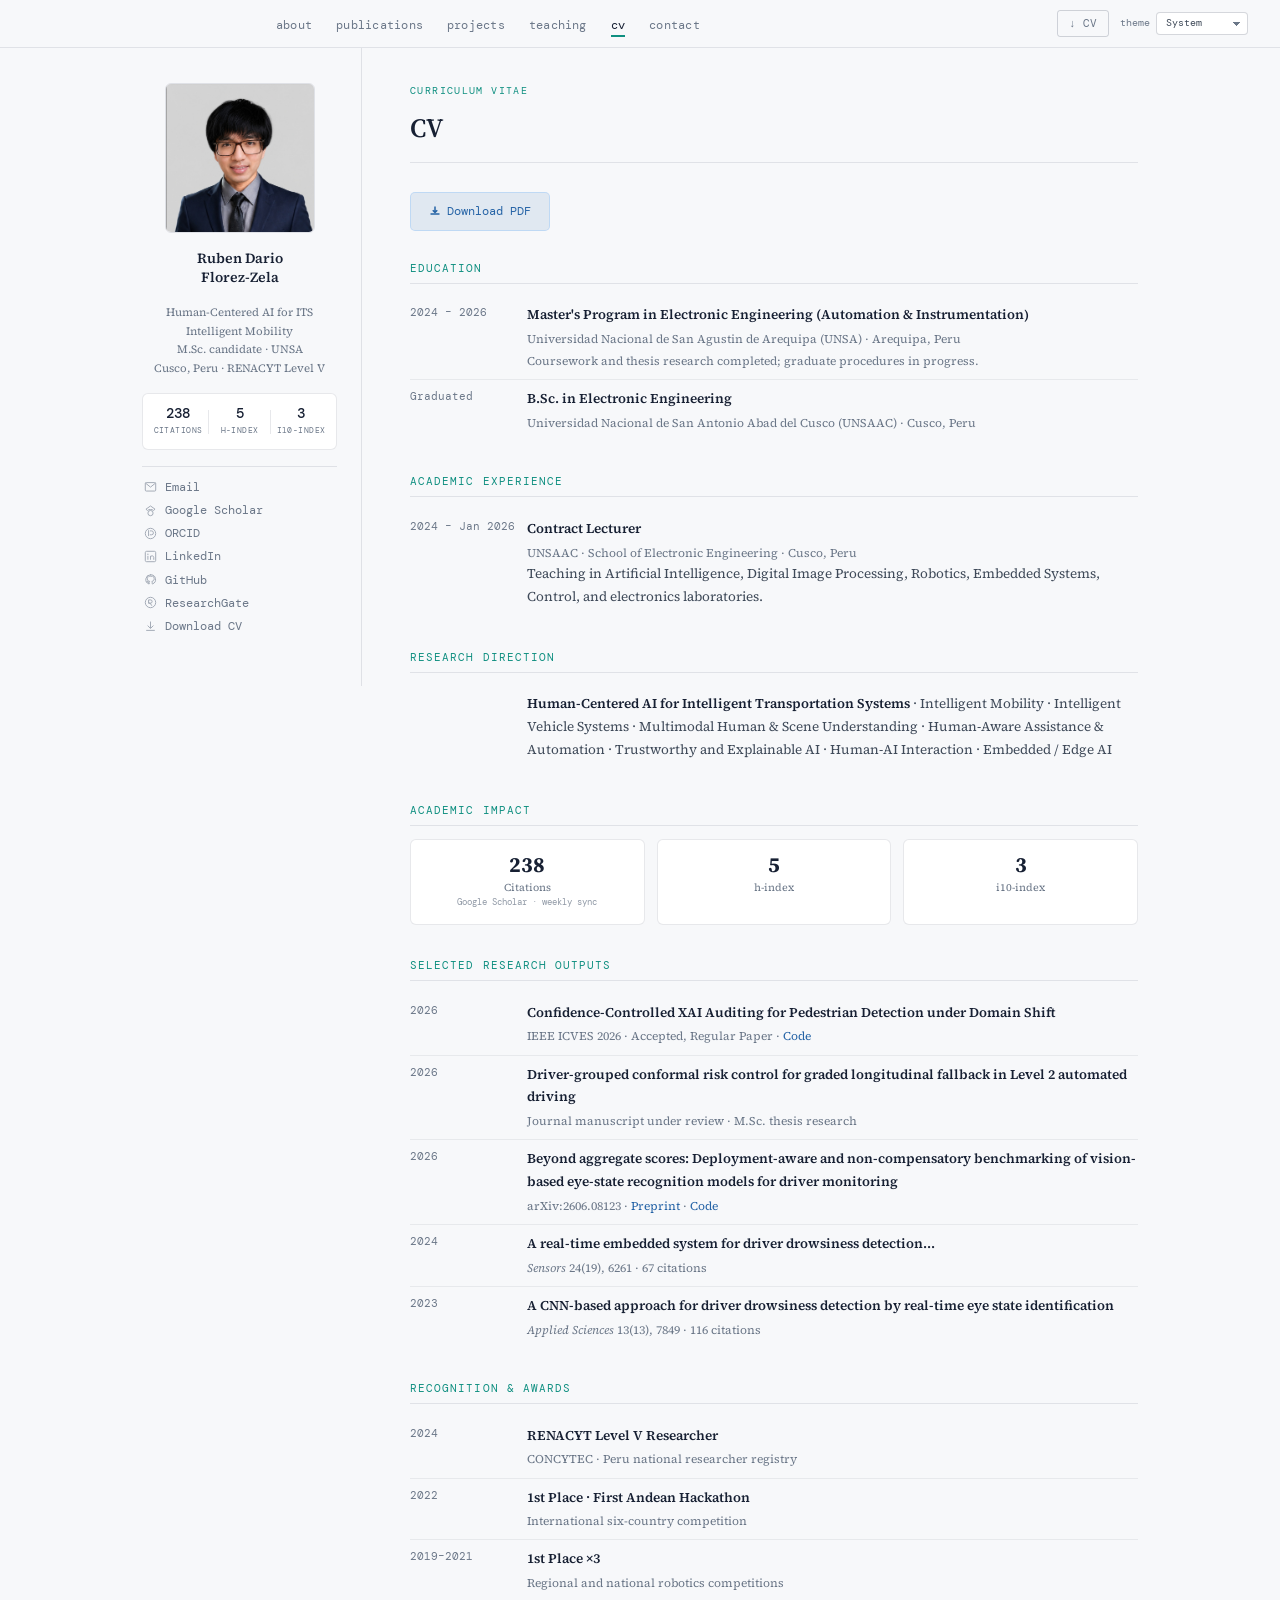
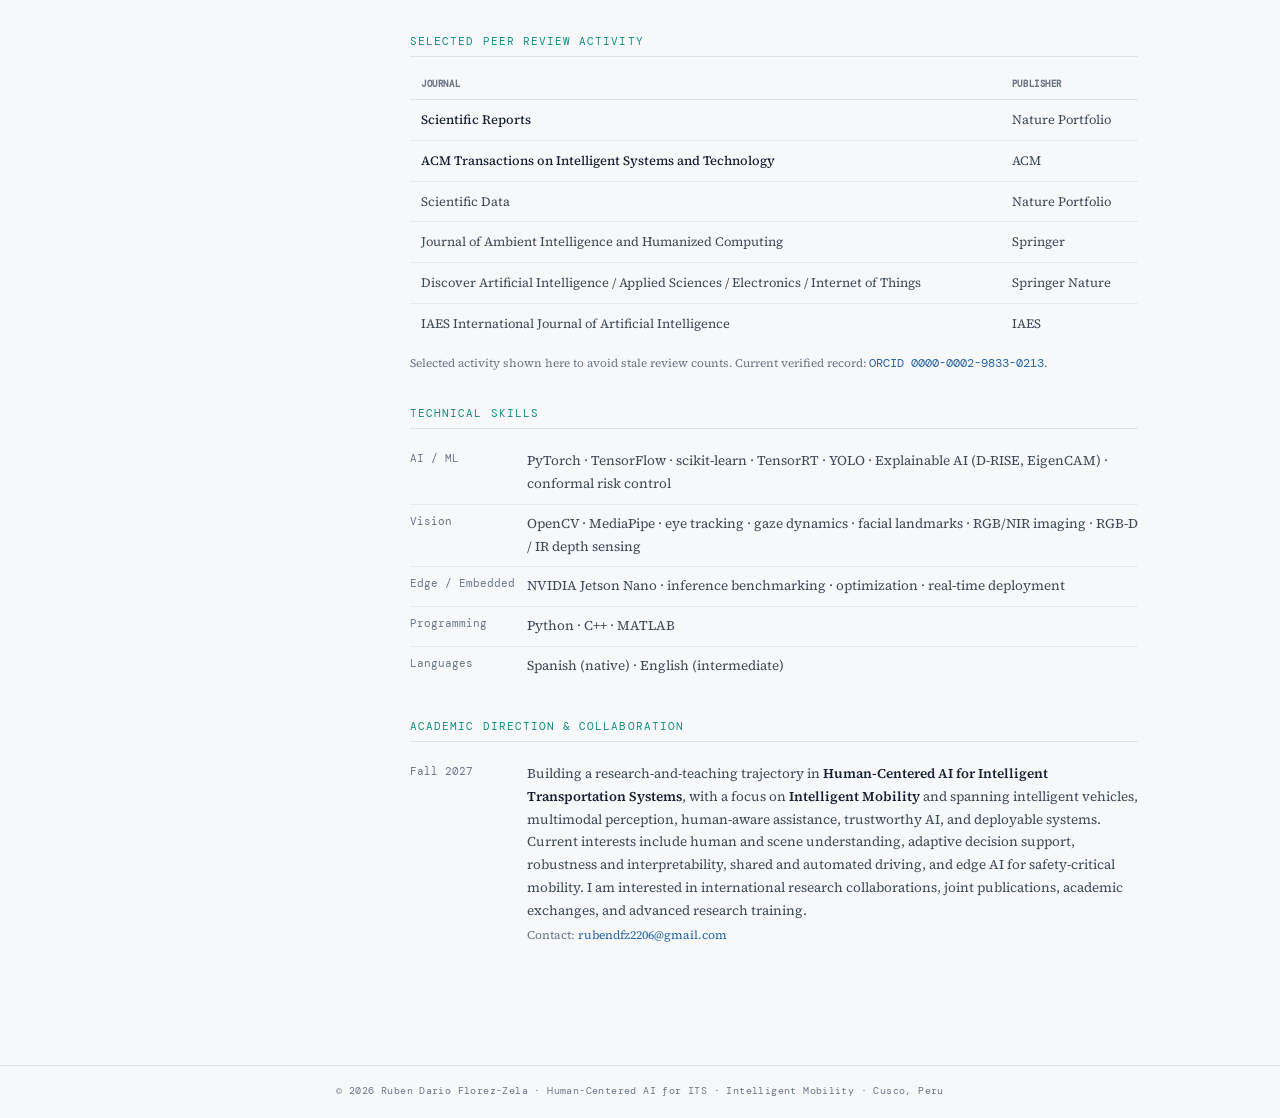
==== cv.html @ 3ec068aa "chore: sync Google Scholar metrics" ====
<!DOCTYPE html>

<html lang="en">
<head>
<meta charset="utf-8"/><meta content="width=device-width, initial-scale=1.0" name="viewport"/>
<title>CV · Ruben Dario Florez-Zela</title>
<script>(function(){try{var c=localStorage.getItem('rdfz-theme')||'system';var t=c==='system'?(matchMedia('(prefers-color-scheme: light)').matches?'light':'dark'):c;document.documentElement.dataset.theme=t;}catch(e){document.documentElement.dataset.theme=matchMedia('(prefers-color-scheme: light)').matches?'light':'dark';}})();</script>
<meta content="ZgCDzuQTmPh1dXDX9uJMfZyUTxDvZF4V-6cgORlWuMQ" name="google-site-verification">
<link href="https://fonts.googleapis.com/css2?family=Source+Serif+4:ital,wght@0,300;0,400;0,600;1,400&amp;family=DM+Mono:wght@400;500&amp;display=swap" rel="stylesheet"/>
<meta content="Academic CV of Ruben Dario Florez-Zela: Human-Centered AI for Intelligent Transportation Systems, focused on Intelligent Mobility, multimodal AI, trustworthy AI, deployable systems, teaching, and research." name="description"/><link href="https://rubendflorezzela.github.io/cv.html" rel="canonical"/><meta content="#1a1a1a" name="theme-color"/><meta content="website" property="og:type"/><meta content="https://rubendflorezzela.github.io/cv.html" property="og:url"/><meta content="CV · Ruben Dario Florez-Zela" property="og:title"/><meta content="Academic CV of Ruben Dario Florez-Zela: Human-Centered AI for Intelligent Transportation Systems, focused on Intelligent Mobility, multimodal AI, trustworthy AI, deployable systems, teaching, and research." property="og:description"/><meta content="https://rubendflorezzela.github.io/assets/images/profile.jpg" property="og:image"/><meta content="summary" name="twitter:card"/><meta content="CV · Ruben Dario Florez-Zela" name="twitter:title"/><meta content="Academic CV of Ruben Dario Florez-Zela: Human-Centered AI for Intelligent Transportation Systems, focused on Intelligent Mobility, multimodal AI, trustworthy AI, deployable systems, teaching, and research." name="twitter:description"/><meta content="https://rubendflorezzela.github.io/assets/images/profile.jpg" name="twitter:image"/><link href="css/style.css?v=20260928-5" rel="stylesheet"/>
</head>
<body>
<nav aria-label="Primary navigation">
<ul class="nav-links">
<li><a href="index.html">about</a></li>
<li><a href="publications.html">publications</a></li>
<li><a href="projects.html">projects</a></li>
<li><a href="teaching.html">teaching</a></li>
<li><a class="active" href="cv.html">cv</a></li>
<li><a href="mailto:rubendfz2206@gmail.com">contact</a></li>
</ul>
<a class="nav-cv" download="" href="pdf/RubenFlorezZela_CV.pdf">↓ CV</a>
<div class="theme-control"><label for="theme-select">theme</label><select id="theme-select" class="theme-select" data-theme-select aria-label="Color theme"><option value="system">System</option><option value="dark">Dark</option><option value="light">Light</option></select></div>
</nav>
<div class="layout">
<aside class="sidebar">
<img alt="Ruben Dario Florez-Zela" class="sidebar-photo" data-dark-src="assets/images/profile.jpg?v=20260928-5" data-light-src="assets/images/profile-color.jpg?v=20260928-5" src="assets/images/profile.jpg?v=20260928-5"/>
<div class="sidebar-name">Ruben Dario<br/>Florez-Zela</div>
<div class="sidebar-affil">Human-Centered AI for ITS<br/>Intelligent Mobility<br/>M.Sc. candidate · UNSA<br/>Cusco, Peru · RENACYT Level V</div>
<div class="sidebar-stats">
<div class="stat-item"><span class="stat-num" data-scholar-stat="total_citations">238</span><span class="stat-label">Citations</span></div>
<div class="stat-divider"></div>
<div class="stat-item"><span class="stat-num" data-scholar-stat="h_index">5</span><span class="stat-label">h-index</span></div>
<div class="stat-divider"></div>
<div class="stat-item"><span class="stat-num" data-scholar-stat="i10_index">3</span><span class="stat-label">i10-index</span></div>
</div>
<ul class="sidebar-links">
<li>
<a class="soc-row" href="mailto:rubendfz2206@gmail.com">
<svg fill="none" stroke="currentColor" stroke-width="1.5" viewbox="0 0 20 20"><rect height="13" rx="1.5" width="16" x="2" y="4"></rect><polyline points="2,4.5 10,11 18,4.5"></polyline></svg>
<span>Email</span>
</a>
</li>
<li>
<a class="soc-row" href="https://scholar.google.com/citations?user=Xf8JgfsAAAAJ" rel="noopener noreferrer" target="_blank">
<svg fill="none" stroke="currentColor" stroke-width="1.5" viewbox="0 0 20 20"><path d="M10 3L3 8l2.5 2A5 5 0 0 1 10 8.5a5 5 0 0 1 4.5 1.5L17 8z"></path><circle cx="10" cy="14" r="4"></circle></svg>
<span>Google Scholar</span>
</a>
</li>
<li>
<a class="soc-row" href="https://orcid.org/0000-0002-9833-0213" rel="noopener noreferrer" target="_blank">
<svg fill="none" stroke="currentColor" stroke-width="1.5" viewbox="0 0 20 20"><circle cx="10" cy="10" r="8"></circle><line x1="7" x2="7" y1="6" y2="14"></line><circle cx="7" cy="5" fill="currentColor" r="0.8" stroke="none"></circle><path d="M9 6h2.5a3 3 0 0 1 0 6H9" fill="none" stroke="currentColor" stroke-width="1.5"></path></svg>
<span>ORCID</span>
</a>
</li>
<li>
<a class="soc-row" href="https://www.linkedin.com/in/rubenflorez/" rel="noopener noreferrer" target="_blank">
<svg fill="none" stroke="currentColor" stroke-width="1.5" viewbox="0 0 20 20"><rect height="16" rx="2" width="16" x="2" y="2"></rect><line x1="6" x2="6" y1="9" y2="15"></line><circle cx="6" cy="6.5" fill="currentColor" r="1" stroke="none"></circle><path d="M10 9v6M10 11.5c0-1.5 1-2.5 2.5-2.5S15 10 15 11.5V15"></path></svg>
<span>LinkedIn</span>
</a>
</li>
<li>
<a class="soc-row" href="https://github.com/rubendflorezzela" rel="noopener noreferrer" target="_blank">
<svg fill="none" stroke="currentColor" stroke-linecap="round" stroke-linejoin="round" stroke-width="1.5" viewbox="0 0 20 20"><path d="M10 2.7a7.3 7.3 0 0 0-2.3 14.2c.4.1.5-.2.5-.4v-1.5c-2.2.5-2.7-.9-2.7-.9-.4-.9-.9-1.2-.9-1.2-.7-.5.1-.5.1-.5.8.1 1.2.8 1.2.8.7 1.2 1.9.9 2.3.7.1-.5.3-.9.5-1.1-1.8-.2-3.6-.9-3.6-4a3.1 3.1 0 0 1 .8-2.2 2.9 2.9 0 0 1 .1-2.2s.7-.2 2.3.8a7.9 7.9 0 0 1 4.2 0c1.6-1 2.3-.8 2.3-.8a2.9 2.9 0 0 1 .1 2.2 3.1 3.1 0 0 1 .8 2.2c0 3.1-1.9 3.8-3.6 4 .3.2.5.7.5 1.4v2.2c0 .2.1.5.5.4A7.3 7.3 0 0 0 10 2.7z"></path></svg>
<span>GitHub</span>
</a>
</li>
<li>
<a class="soc-row" href="https://www.researchgate.net/profile/Ruben-Florez-Zela" rel="noopener noreferrer" target="_blank">
<svg fill="none" stroke="currentColor" stroke-width="1.5" viewbox="0 0 20 20"><circle cx="10" cy="10" r="8"></circle><path d="M7 6h3a2.5 2.5 0 0 1 0 5H7V6zM7 11h2.5L12 15"></path></svg>
<span>ResearchGate</span>
</a>
</li>
<li>
<a class="soc-row" download="" href="pdf/RubenFlorezZela_CV.pdf">
<svg fill="none" stroke="currentColor" stroke-linecap="round" stroke-width="1.5" viewbox="0 0 20 20"><path d="M10 3v9M6 9l4 4 4-4M4 16h12"></path></svg>
<span>Download CV</span>
</a>
</li>
</ul>
</aside>
<main class="main">
<span class="label">Curriculum Vitae</span><h1 class="page-title">CV</h1>
<a class="cv-download-btn" download="" href="pdf/RubenFlorezZela_CV.pdf"><svg fill="none" stroke="currentColor" stroke-width="2" viewbox="0 0 16 16"><path d="M8 2v8M5 7l3 3 3-3"></path><path d="M2 12h12"></path></svg> Download PDF</a>
<div class="cv-section">
<div class="cv-section-title">Education</div>
<div class="cv-item"><div class="cv-date">2024 – 2026</div><div class="cv-body"><strong>Master's Program in Electronic Engineering (Automation &amp; Instrumentation)</strong><small>Universidad Nacional de San Agustin de Arequipa (UNSA) · Arequipa, Peru</small><small>Coursework and thesis research completed; graduate procedures in progress.</small></div></div>
<div class="cv-item"><div class="cv-date">Graduated</div><div class="cv-body"><strong>B.Sc. in Electronic Engineering</strong><small>Universidad Nacional de San Antonio Abad del Cusco (UNSAAC) · Cusco, Peru</small></div></div>
</div>
<div class="cv-section"><div class="cv-section-title">Academic Experience</div><div class="cv-item"><div class="cv-date">2024 – Jan 2026</div><div class="cv-body"><strong>Contract Lecturer</strong><small>UNSAAC · School of Electronic Engineering · Cusco, Peru</small>Teaching in Artificial Intelligence, Digital Image Processing, Robotics, Embedded Systems, Control, and electronics laboratories.</div></div></div>
<div class="cv-section"><div class="cv-section-title">Research Direction</div><div class="cv-item"><div class="cv-date"></div><div class="cv-body"><strong>Human-Centered AI for Intelligent Transportation Systems</strong> · Intelligent Mobility · Intelligent Vehicle Systems · Multimodal Human &amp; Scene Understanding · Human-Aware Assistance &amp; Automation · Trustworthy and Explainable AI · Human-AI Interaction · Embedded / Edge AI</div></div></div>
<div class="cv-section"><div class="cv-section-title">Academic Impact</div><div class="ach-row"><div class="ach-item"><div class="ach-num" data-scholar-stat="total_citations">238</div><div class="ach-label">Citations<br/><span class="metric-inline" data-scholar-status="">Google Scholar · weekly sync</span></div></div><div class="ach-item"><div class="ach-num" data-scholar-stat="h_index">5</div><div class="ach-label">h-index</div></div><div class="ach-item"><div class="ach-num" data-scholar-stat="i10_index">3</div><div class="ach-label">i10-index</div></div></div></div>
<div class="cv-section"><div class="cv-section-title">Selected Research Outputs</div>
<div class="cv-item"><div class="cv-date">2026</div><div class="cv-body"><strong>Confidence-Controlled XAI Auditing for Pedestrian Detection under Domain Shift</strong><small>IEEE ICVES 2026 · Accepted, Regular Paper · <a href="https://github.com/rubendflorezzela/confidence-controlled-xai-auditing" rel="noopener noreferrer" target="_blank">Code</a></small></div></div>
<div class="cv-item"><div class="cv-date">2026</div><div class="cv-body"><strong>Driver-grouped conformal risk control for graded longitudinal fallback in Level 2 automated driving</strong><small>Journal manuscript under review · M.Sc. thesis research</small></div></div>
<div class="cv-item"><div class="cv-date">2026</div><div class="cv-body"><strong>Beyond aggregate scores: Deployment-aware and non-compensatory benchmarking of vision-based eye-state recognition models for driver monitoring</strong><small>arXiv:2606.08123 · <a href="https://arxiv.org/abs/2606.08123" rel="noopener noreferrer" target="_blank">Preprint</a> · <a href="https://github.com/rubendflorezzela/hcbf-driver-monitoring" rel="noopener noreferrer" target="_blank">Code</a></small></div></div>
<div class="cv-item"><div class="cv-date">2024</div><div class="cv-body"><strong>A real-time embedded system for driver drowsiness detection...</strong><small><em>Sensors</em> 24(19), 6261 · <span data-scholar-title="A real-time embedded system for driver drowsiness detection based on visual analysis of the eyes and mouth using convolutional neural network and mouth aspect ratio">67 citations</span></small></div></div>
<div class="cv-item"><div class="cv-date">2023</div><div class="cv-body"><strong>A CNN-based approach for driver drowsiness detection by real-time eye state identification</strong><small><em>Applied Sciences</em> 13(13), 7849 · <span data-scholar-title="A CNN-based approach for driver drowsiness detection by real-time eye state identification">116 citations</span></small></div></div>
</div>
<div class="cv-section"><div class="cv-section-title">Recognition &amp; Awards</div><div class="cv-item"><div class="cv-date">2024</div><div class="cv-body"><strong>RENACYT Level V Researcher</strong><small>CONCYTEC · Peru national researcher registry</small></div></div><div class="cv-item"><div class="cv-date">2022</div><div class="cv-body"><strong>1st Place · First Andean Hackathon</strong><small>International six-country competition</small></div></div><div class="cv-item"><div class="cv-date">2019–2021</div><div class="cv-body"><strong>1st Place ×3</strong><small>Regional and national robotics competitions</small></div></div></div>
<div class="cv-section"><div class="cv-section-title">Selected Peer Review Activity</div><table class="review-table"><thead><tr><th>Journal</th><th>Publisher</th></tr></thead><tbody><tr><td class="j-main">Scientific Reports</td><td>Nature Portfolio</td></tr><tr><td class="j-main">ACM Transactions on Intelligent Systems and Technology</td><td>ACM</td></tr><tr><td>Scientific Data</td><td>Nature Portfolio</td></tr><tr><td>Journal of Ambient Intelligence and Humanized Computing</td><td>Springer</td></tr><tr><td>Discover Artificial Intelligence / Applied Sciences / Electronics / Internet of Things</td><td>Springer Nature</td></tr><tr><td>IAES International Journal of Artificial Intelligence</td><td>IAES</td></tr></tbody></table><p class="orcid-note">Selected activity shown here to avoid stale review counts. Current verified record: <a href="https://orcid.org/0000-0002-9833-0213" rel="noopener noreferrer" target="_blank">ORCID 0000-0002-9833-0213</a>.</p></div>
<div class="cv-section"><div class="cv-section-title">Technical Skills</div><div class="cv-item"><div class="cv-date">AI / ML</div><div class="cv-body">PyTorch · TensorFlow · scikit-learn · TensorRT · YOLO · Explainable AI (D-RISE, EigenCAM) · conformal risk control</div></div><div class="cv-item"><div class="cv-date">Vision</div><div class="cv-body">OpenCV · MediaPipe · eye tracking · gaze dynamics · facial landmarks · RGB/NIR imaging · RGB-D / IR depth sensing</div></div><div class="cv-item"><div class="cv-date">Edge / Embedded</div><div class="cv-body">NVIDIA Jetson Nano · inference benchmarking · optimization · real-time deployment</div></div><div class="cv-item"><div class="cv-date">Programming</div><div class="cv-body">Python · C++ · MATLAB</div></div><div class="cv-item"><div class="cv-date">Languages</div><div class="cv-body">Spanish (native) · English (intermediate)</div></div></div>
<div class="cv-section" id="phd"><div class="cv-section-title">Academic Direction &amp; Collaboration</div><div class="cv-item"><div class="cv-date">Fall 2027</div><div class="cv-body">Building a research-and-teaching trajectory in <strong>Human-Centered AI for Intelligent Transportation Systems</strong>, with a focus on <strong>Intelligent Mobility</strong> and spanning intelligent vehicles, multimodal perception, human-aware assistance, trustworthy AI, and deployable systems. Current interests include human and scene understanding, adaptive decision support, robustness and interpretability, shared and automated driving, and edge AI for safety-critical mobility. I am interested in international research collaborations, joint publications, academic exchanges, and advanced research training.<small>Contact: <a href="mailto:rubendfz2206@gmail.com">rubendfz2206@gmail.com</a></small></div></div></div>
</main>
</div>
<footer>© 2026 Ruben Dario Florez-Zela · Human-Centered AI for ITS · Intelligent Mobility · Cusco, Peru</footer>
<script defer src="scripts/scholar-metrics.js"></script><script defer src="scripts/theme.js?v=20260928-5"></script></body>
</html>
---- css/style.css ----
/* ============================================================
   RUBEN DARIO FLOREZ-ZELA · Academic Portfolio
   ============================================================ */

:root {
  --bg:          #1a1a1a;
  --bg-card:     #222222;
  --bg-hover:    #2a2a2a;
  --border:      rgba(255,255,255,0.07);
  --border-mid:  rgba(255,255,255,0.12);
  --text:        #c8c8c8;
  --text-dim:    #7a7a7a;
  --text-bright: #efefef;
  --accent:      #4a9eff;
  --accent-dim:  rgba(74,158,255,0.13);
  --teal:        #2dd4bf;
  --teal-dim:    rgba(45,212,191,0.10);
  --nav-bg:      rgba(26,26,26,0.97);
  --subtle-line: rgba(255,255,255,0.04);
  --row-hover:   rgba(255,255,255,0.018);
  --image-bg:    #111111;
  --sidebar-w:   220px;
  color-scheme: dark;
}

html[data-theme="light"] {
  --bg:          #f7f8fa;
  --bg-card:     #ffffff;
  --bg-hover:    #eef2f6;
  --border:      rgba(23,37,61,0.10);
  --border-mid:  rgba(23,37,61,0.18);
  --text:        #3f4a59;
  --text-dim:    #6b7788;
  --text-bright: #172033;
  --accent:      #2563a6;
  --accent-dim:  rgba(37,99,166,0.10);
  --teal:        #0f8f80;
  --teal-dim:    rgba(15,143,128,0.09);
  --nav-bg:      rgba(247,248,250,0.95);
  --subtle-line: rgba(23,37,61,0.07);
  --row-hover:   rgba(23,37,61,0.025);
  --image-bg:    #e7ecf2;
  color-scheme: light;
}

*, *::before, *::after { margin: 0; padding: 0; box-sizing: border-box; }
html { scroll-behavior: smooth; }

body {
  font-family: 'Source Serif 4', Georgia, serif;
  background: var(--bg);
  color: var(--text);
  line-height: 1.7;
  min-height: 100vh;
}

a { color: var(--accent); text-decoration: none; transition: color 0.2s; }
a:hover { color: color-mix(in srgb, var(--accent) 78%, white); }
html[data-theme="light"] a:hover { color: #174d82; }
strong { color: var(--text-bright); font-weight: 600; }

/* ── TOP NAV ─────────────────────────────────────────────── */
nav {
  position: sticky;
  top: 0;
  z-index: 100;
  background: var(--nav-bg);
  backdrop-filter: blur(10px);
  border-bottom: 1px solid var(--border);
  height: 48px;
  display: flex;
  align-items: center;
  padding: 0 2rem 0 calc(var(--sidebar-w) + 3.5rem);
  gap: 0;
}

.nav-links {
  display: flex;
  gap: 1.5rem;
  list-style: none;
  align-items: center;
}

.nav-links a {
  font-family: 'DM Mono', monospace;
  font-size: 0.73rem;
  color: var(--text-dim);
  letter-spacing: 0.02em;
  transition: color 0.2s;
  padding-bottom: 2px;
  border-bottom: 2px solid transparent;
}

.nav-links a:hover,
.nav-links a.active {
  color: var(--text-bright);
  border-bottom-color: var(--teal);
}

.nav-cv {
  margin-left: auto;
  font-family: 'DM Mono', monospace;
  font-size: 0.68rem;
  color: var(--text-dim);
  border: 1px solid var(--border-mid);
  padding: 0.22rem 0.7rem;
  border-radius: 3px;
  transition: all 0.2s;
}

.nav-cv:hover { color: var(--text-bright); background: var(--bg-hover); }

/* ── BODY LAYOUT ─────────────────────────────────────────── */
.layout {
  display: flex;
  max-width: 1060px;
  margin: 0 auto;
  width: 100%;
  padding: 0 2rem;
  gap: 0;
  align-items: flex-start;
  min-height: calc(100vh - 48px);
}

/* ── SIDEBAR ─────────────────────────────────────────────── */
.sidebar {
  width: var(--sidebar-w);
  flex-shrink: 0;
  position: sticky;
  top: 48px;
  max-height: calc(100vh - 48px);
  overflow-y: auto;
  padding: 2.2rem 1.5rem 3rem 0;
  display: flex;
  flex-direction: column;
  align-items: center;
  gap: 1rem;
  border-right: 1px solid var(--border);
  align-self: flex-start;
}

.sidebar::-webkit-scrollbar { display: none; }

.sidebar-photo {
  width: 150px;
  height: 150px;
  border-radius: 6px;
  object-fit: cover;
  border: 1px solid var(--border);
  display: block;
}

.sidebar-name {
  font-size: 0.88rem;
  font-weight: 600;
  color: var(--text-bright);
  text-align: center;
  line-height: 1.35;
}

.sidebar-affil {
  font-size: 0.7rem;
  color: var(--text-dim);
  text-align: center;
  line-height: 1.65;
}

.sidebar-affil a { color: var(--text-dim); }
.sidebar-affil a:hover { color: var(--accent); }

/* Metrics box */
.sidebar-stats {
  width: 100%;
  background: var(--bg-card);
  border: 1px solid var(--border);
  border-radius: 6px;
  padding: 0.7rem 0.3rem;
  display: flex;
  align-items: center;
  justify-content: space-around;
}

.stat-item {
  display: flex;
  flex-direction: column;
  align-items: center;
  gap: 0.08rem;
  flex: 1;
}

.stat-num {
  font-family: 'DM Mono', monospace;
  font-size: 0.9rem;
  font-weight: 500;
  color: var(--text-bright);
  line-height: 1.2;
}

.stat-label {
  font-family: 'DM Mono', monospace;
  font-size: 0.52rem;
  color: var(--text-dim);
  text-transform: uppercase;
  letter-spacing: 0.05em;
}

.stat-divider {
  width: 1px;
  height: 24px;
  background: var(--border);
  flex-shrink: 0;
}

/* Social links — vertical list */
.sidebar-links {
  list-style: none;
  width: 100%;
  display: flex;
  flex-direction: column;
  gap: 0;
  border-top: 1px solid var(--border);
  padding-top: 0.5rem;
}

.sidebar-links li {
  display: flex;
}

.soc-row {
  display: flex;
  align-items: center;
  gap: 0.55rem;
  padding: 0.32rem 0.1rem;
  color: var(--text-dim);
  text-decoration: none;
  font-size: 0.75rem;
  font-family: 'DM Mono', monospace;
  transition: color 0.2s;
  width: 100%;
  line-height: 1;
}

.soc-row svg {
  width: 13px;
  height: 13px;
  flex-shrink: 0;
  opacity: 0.6;
  transition: opacity 0.2s;
}

.soc-row:hover {
  color: var(--text-bright);
}

.soc-row:hover svg { opacity: 1; }

/* ── MAIN CONTENT ────────────────────────────────────────── */
.main {
  flex: 1;
  min-width: 0;
  padding: 2.2rem 0 5rem 3rem;
}

/* ── SECTION LABELS & TITLES ─────────────────────────────── */
.label {
  font-family: 'DM Mono', monospace;
  font-size: 0.62rem;
  color: var(--teal);
  text-transform: uppercase;
  letter-spacing: 0.14em;
  margin-bottom: 0.4rem;
  display: block;
}

.page-title {
  font-size: 1.65rem;
  font-weight: 600;
  color: var(--text-bright);
  margin-bottom: 1.8rem;
  padding-bottom: 0.65rem;
  border-bottom: 1px solid var(--border);
}

.section-block { margin-top: 2.2rem; }

.section-h {
  font-size: 1.1rem;
  font-weight: 600;
  color: var(--text-bright);
  margin-bottom: 0.9rem;
  padding-bottom: 0.4rem;
  border-bottom: 1px solid var(--border);
}

.section-note {
  margin: -0.35rem 0 1.2rem;
  color: var(--text-dim);
  font-size: 0.82rem;
  line-height: 1.6;
  max-width: 760px;
}

/* ── ABOUT ───────────────────────────────────────────────── */
.about-bio { font-size: 0.92rem; color: var(--text); line-height: 1.85; }
.about-bio p { margin-bottom: 0.95rem; }
.about-bio a { color: var(--accent); }
.about-bio a:hover { text-decoration: underline; }

.phd-note {
  margin-top: 0.4rem;
  padding: 0.6rem 0.85rem;
  border-left: 2px solid var(--teal);
  background: var(--teal-dim);
  border-radius: 0 4px 4px 0;
  font-size: 0.85rem;
  color: var(--text);
  line-height: 1.6;
}

.tag-row {
  display: flex;
  flex-wrap: wrap;
  gap: 0.38rem;
  margin-top: 1.6rem;
  padding-top: 1.1rem;
  border-top: 1px solid var(--border);
}

.tag {
  font-size: 0.68rem;
  font-family: 'DM Mono', monospace;
  color: var(--text-dim);
  border: 1px solid var(--border-mid);
  padding: 0.16rem 0.55rem;
  border-radius: 20px;
  transition: all 0.2s;
}

.tag:hover { color: var(--teal); border-color: var(--teal); }

/* ── NEWS ───────────────────────────────────────────────── */
.news-list { display: flex; flex-direction: column; }

.news-row {
  display: grid;
  grid-template-columns: 80px 1fr;
  gap: 0.9rem;
  padding: 0.48rem 0;
  border-bottom: 1px solid var(--subtle-line);
  align-items: baseline;
}

.news-row:last-child { border-bottom: none; }

.news-date {
  font-family: 'DM Mono', monospace;
  font-size: 0.67rem;
  color: var(--text-dim);
  white-space: nowrap;
}

.news-text { font-size: 0.85rem; color: var(--text); line-height: 1.6; }
.news-text strong { color: var(--text-bright); }

/* ── PUBLICATIONS ───────────────────────────────────────── */
.pub-filters { display: flex; gap: 0.38rem; margin-bottom: 1.3rem; flex-wrap: wrap; }

.pf {
  font-family: 'DM Mono', monospace;
  font-size: 0.65rem;
  padding: 0.22rem 0.7rem;
  border-radius: 20px;
  border: 1px solid var(--border-mid);
  background: transparent;
  color: var(--text-dim);
  cursor: pointer;
  transition: all 0.2s;
}

.pf:hover { color: var(--text-bright); border-color: var(--border-mid); }
.pf.active { background: var(--accent-dim); color: var(--accent); border-color: var(--accent); }

.pub-list { display: flex; flex-direction: column; }

.pub-item {
  display: grid;
  grid-template-columns: 1fr auto;
  gap: 0.9rem;
  align-items: start;
  padding: 0.95rem 0;
  border-bottom: 1px solid var(--border);
}

.pub-item:last-child { border-bottom: none; }
.pub-item.hidden { display: none; }
.pub-item:hover { background: var(--row-hover); }

.pub-title { font-size: 0.87rem; font-weight: 500; color: var(--text-bright); margin-bottom: 0.28rem; line-height: 1.5; }
.pub-title a { color: var(--text-bright); }
.pub-title a:hover { color: var(--accent); }

.pub-meta { font-size: 0.74rem; color: var(--text-dim); line-height: 1.55; }

.cit-badge {
  font-family: 'DM Mono', monospace;
  font-size: 0.64rem;
  color: var(--accent);
  background: var(--accent-dim);
  padding: 0.13rem 0.5rem;
  border-radius: 20px;
  white-space: nowrap;
  border: 1px solid rgba(74,158,255,0.18);
  flex-shrink: 0;
  margin-top: 2px;
}

.pub-links { display: flex; gap: 0.32rem; margin-top: 0.4rem; flex-wrap: wrap; }

.pub-badge {
  display: inline-block;
  align-self: flex-start;
  font-family: 'DM Mono', monospace;
  font-size: 0.62rem;
  color: var(--teal);
  background: var(--teal-dim);
  border: 1px solid rgba(45,212,191,0.22);
  padding: 0.1rem 0.55rem;
  border-radius: 3px;
  margin-bottom: 0.35rem;
  letter-spacing: 0.02em;
}

/* Selected publications on index — badge above, citation next to title */
.pub-item-sel {
  padding: 0.95rem 0;
  border-bottom: 1px solid var(--border);
  display: flex;
  flex-direction: column;
}

.pub-item-sel:last-child { border-bottom: none; }

.pub-title-row {
  display: flex;
  align-items: flex-start;
  gap: 1rem;
  margin-bottom: 0.28rem;
}

.pub-title-row .pub-title { flex: 1; margin-bottom: 0; }
.pub-title-row .cit-badge { flex-shrink: 0; margin-top: 2px; }

.pub-link {
  font-family: 'DM Mono', monospace;
  font-size: 0.61rem;
  color: var(--text-dim);
  border: 1px solid var(--border-mid);
  padding: 0.08rem 0.42rem;
  border-radius: 3px;
  transition: all 0.2s;
}

.pub-link:hover { color: var(--accent); border-color: var(--accent); }

.pub-year {
  font-family: 'DM Mono', monospace;
  font-size: 0.66rem;
  color: var(--teal);
  letter-spacing: 0.1em;
  padding: 0.9rem 0 0.28rem;
  display: block;
}

.pub-footer-note {
  margin-top: 1.1rem;
  font-size: 0.77rem;
  color: var(--text-dim);
  padding-top: 0.75rem;
  border-top: 1px solid var(--border);
}

/* ── PROJECTS ───────────────────────────────────────────── */
.projects-grid { display: grid; grid-template-columns: 1fr 1fr; gap: 1rem; }

.project-card {
  background: var(--bg-card);
  border: 1px solid var(--border);
  border-radius: 8px;
  overflow: hidden;
  transition: border-color 0.2s, transform 0.2s;
}

.project-card:hover { border-color: var(--border-mid); transform: translateY(-2px); }

.proj-img { width: 100%; height: 165px; object-fit: cover; display: block; background: var(--image-bg); }

.proj-body { padding: 0.95rem; }

.proj-header { display: flex; justify-content: space-between; align-items: flex-start; margin-bottom: 0.38rem; gap: 0.4rem; }

.proj-title { font-size: 0.85rem; font-weight: 600; color: var(--text-bright); line-height: 1.4; }

.proj-badge {
  font-family: 'DM Mono', monospace;
  font-size: 0.58rem;
  color: var(--teal);
  background: var(--teal-dim);
  border: 1px solid rgba(45,212,191,0.18);
  padding: 0.1rem 0.42rem;
  border-radius: 3px;
  white-space: nowrap;
  flex-shrink: 0;
}

.proj-desc { font-size: 0.78rem; color: var(--text-dim); line-height: 1.6; margin-bottom: 0.65rem; }

.proj-tags { display: flex; flex-wrap: wrap; gap: 0.28rem; }

.proj-tag {
  font-family: 'DM Mono', monospace;
  font-size: 0.58rem;
  color: var(--text-dim);
  border: 1px solid var(--border-mid);
  padding: 0.08rem 0.42rem;
  border-radius: 20px;
}

.project-divider {
  grid-column: 1 / -1;
  display: flex;
  align-items: center;
  gap: 0.7rem;
  padding: 0.5rem 0 0.15rem;
}

.project-divider-label { font-size: 0.83rem; font-weight: 500; color: var(--text-bright); white-space: nowrap; }

.project-divider-cit {
  font-family: 'DM Mono', monospace;
  font-size: 0.63rem;
  color: var(--accent);
  background: var(--accent-dim);
  padding: 0.1rem 0.42rem;
  border-radius: 20px;
  border: 1px solid rgba(74,158,255,0.18);
}

.project-divider-line { flex: 1; height: 1px; background: var(--border); }

/* ── TEACHING ───────────────────────────────────────────── */
.teaching-intro { font-size: 0.85rem; color: var(--text-dim); margin-bottom: 1.7rem; line-height: 1.7; }

.teaching-year-block { margin-bottom: 2rem; }

.t-year {
  font-family: 'DM Mono', monospace;
  font-size: 0.83rem;
  font-weight: 500;
  color: var(--text-bright);
  margin-bottom: 1rem;
  padding-bottom: 0.32rem;
  border-bottom: 1px solid var(--border);
  letter-spacing: 0.04em;
}

.t-semester { margin-bottom: 1.2rem; }

.t-sem-label {
  font-family: 'DM Mono', monospace;
  font-size: 0.68rem;
  color: var(--text-dim);
  margin-bottom: 0.38rem;
  display: flex;
  align-items: center;
  gap: 0.45rem;
}

.t-role {
  font-size: 0.6rem;
  font-family: 'DM Mono', monospace;
  color: var(--teal);
  background: var(--teal-dim);
  border: 1px solid rgba(45,212,191,0.18);
  padding: 0.07rem 0.42rem;
  border-radius: 3px;
}

.t-table { width: 100%; border-collapse: collapse; font-size: 0.8rem; table-layout: fixed; }

.t-table th:first-child,
.t-table td:first-child {
  width: 140px;
}

.t-table th:last-child,
.t-table td:last-child {
  width: auto;
}

.t-table th {
  text-align: left;
  padding: 0.32rem 0.7rem;
  font-family: 'DM Mono', monospace;
  font-size: 0.58rem;
  color: var(--text-dim);
  text-transform: uppercase;
  letter-spacing: 0.06em;
  border-bottom: 1px solid var(--border);
  background: var(--row-hover);
}

.t-table td { padding: 0.44rem 0.7rem; border-bottom: 1px solid var(--subtle-line); color: var(--text); }
.t-table tr:last-child td { border-bottom: none; }
.t-table tr:hover td { background: var(--row-hover); }

.t-code { font-family: 'DM Mono', monospace; font-size: 0.68rem; color: var(--accent); white-space: nowrap; }

.course-en { font-size: 0.72rem; color: var(--text-dim); font-style: italic; margin-left: 0.2rem; }

/* ── CV ─────────────────────────────────────────────────── */
.cv-download-btn {
  display: inline-flex;
  align-items: center;
  gap: 0.42rem;
  background: var(--accent-dim);
  border: 1px solid rgba(74,158,255,0.22);
  color: var(--accent);
  padding: 0.5rem 1.1rem;
  border-radius: 5px;
  font-size: 0.78rem;
  font-family: 'DM Mono', monospace;
  transition: all 0.2s;
  margin-bottom: 1.8rem;
}

.cv-download-btn:hover { background: rgba(74,158,255,0.2); color: var(--accent); }
.cv-download-btn svg { width: 12px; height: 12px; }

.cv-section { margin-bottom: 2rem; }

.cv-section-title {
  font-size: 0.66rem;
  font-family: 'DM Mono', monospace;
  color: var(--teal);
  text-transform: uppercase;
  letter-spacing: 0.1em;
  margin-bottom: 0.8rem;
  padding-bottom: 0.32rem;
  border-bottom: 1px solid var(--border);
}

.cv-item {
  display: grid;
  grid-template-columns: 105px 1fr;
  gap: 0.75rem;
  padding: 0.5rem 0;
  border-bottom: 1px solid var(--subtle-line);
}

.cv-item:last-child { border-bottom: none; }

.cv-date { font-family: 'DM Mono', monospace; font-size: 0.68rem; color: var(--text-dim); line-height: 1.6; }
.cv-body { font-size: 0.84rem; color: var(--text); line-height: 1.7; }
.cv-body strong { color: var(--text-bright); }
.cv-body small { font-size: 0.74rem; color: var(--text-dim); display: block; margin-top: 0.12rem; }

.ach-row { display: grid; grid-template-columns: repeat(3, 1fr); gap: 0.75rem; margin-bottom: 0.4rem; }

.ach-item { background: var(--bg-card); border: 1px solid var(--border); border-radius: 6px; padding: 0.85rem; text-align: center; }

.ach-num { font-size: 1.35rem; font-weight: 700; color: var(--text-bright); line-height: 1.1; margin-bottom: 0.22rem; }

.ach-label { font-size: 0.66rem; color: var(--text-dim); line-height: 1.4; }

.review-table { width: 100%; border-collapse: collapse; font-size: 0.8rem; }

.review-table th {
  text-align: left;
  padding: 0.42rem 0.7rem;
  font-family: 'DM Mono', monospace;
  font-size: 0.58rem;
  color: var(--text-dim);
  text-transform: uppercase;
  letter-spacing: 0.06em;
  border-bottom: 1px solid var(--border);
}

.review-table td { padding: 0.56rem 0.7rem; border-bottom: 1px solid var(--subtle-line); color: var(--text); }
.review-table tr:last-child td { border-bottom: none; }
.review-table tr:hover td { background: var(--row-hover); }
.review-table .j-main { font-weight: 500; color: var(--text-bright); }

.rev-count {
  font-family: 'DM Mono', monospace;
  font-size: 0.68rem;
  color: var(--teal);
  background: var(--teal-dim);
  padding: 0.08rem 0.42rem;
  border-radius: 3px;
  border: 1px solid rgba(45,212,191,0.18);
}

.orcid-note { margin-top: 0.65rem; font-size: 0.72rem; color: var(--text-dim); }
.orcid-note a { color: var(--accent); font-family: 'DM Mono', monospace; }

/* ── FOOTER ─────────────────────────────────────────────── */
footer {
  border-top: 1px solid var(--border);
  padding: 1.1rem 2rem;
  text-align: center;
  font-family: 'DM Mono', monospace;
  font-size: 0.62rem;
  color: var(--text-dim);
  letter-spacing: 0.04em;
}

/* ── RESPONSIVE ─────────────────────────────────────────── */
@media (max-width: 860px) {
  nav { padding-left: 1.5rem; }
  .layout { flex-direction: column; }
  .sidebar {
    position: static;
    width: 100%;
    height: auto;
    flex-direction: row;
    flex-wrap: wrap;
    align-items: center;
    justify-content: center;
    border-right: none;
    border-bottom: 1px solid var(--border);
    padding: 1.2rem 1.5rem;
    gap: 1rem;
  }
  .sidebar-photo { width: 65px; height: 65px; }
  .sidebar-name, .sidebar-affil { text-align: left; }
  .main { padding: 1.5rem 1.5rem 4rem; }
  .projects-grid { grid-template-columns: 1fr; }
  .nav-links { display: none; }
}

@media (max-width: 480px) {
  .ach-row { grid-template-columns: 1fr 1fr; }
  .cv-item { grid-template-columns: 1fr; gap: 0.1rem; }
}


/* ── 2026 PORTFOLIO REFINEMENTS ────────────────────────── */
.eyebrow {
  display: block;
  margin-bottom: .45rem;
  font-family: 'DM Mono', monospace;
  font-size: .64rem;
  color: var(--teal);
  letter-spacing: .1em;
  text-transform: uppercase;
}

.home-title {
  max-width: 760px;
  margin: 0 0 1.35rem;
  color: var(--text-bright);
  font-size: clamp(1.5rem, 3.2vw, 2.08rem);
  line-height: 1.17;
  font-weight: 600;
  letter-spacing: -.02em;
}

.metric-note,
.metric-inline {
  font-family: 'DM Mono', monospace;
  color: var(--text-dim);
}
.metric-note { margin: -.55rem 0 1.25rem; font-size: .62rem; }
.metric-inline { font-size: .58rem; opacity: .75; }
.impact-row { margin-bottom: .75rem; }

.project-featured {
  display: grid;
  grid-template-columns: 1fr 1fr;
  gap: 1rem;
}
.project-featured.project-single { grid-template-columns: 1fr; }

.research-card {
  background: var(--bg-card);
  border: 1px solid var(--border);
  border-radius: 8px;
  padding: 1.15rem;
}
.research-card:hover { border-color: var(--border-mid); }
.research-card h2 {
  margin: .55rem 0 .55rem;
  color: var(--text-bright);
  font-size: 1rem;
  line-height: 1.45;
}
.research-card p { font-size: .79rem; color: var(--text-dim); line-height: 1.65; }
.research-card .proj-tags { margin-top: .8rem; }
.research-card .pub-links { margin-top: .8rem; }
.research-card-top { display: flex; justify-content: space-between; gap: .7rem; align-items: baseline; flex-wrap: wrap; }
.project-status,
.research-domain {
  font-family: 'DM Mono', monospace;
  font-size: .57rem;
  letter-spacing: .03em;
}
.project-status { color: var(--teal); }
.research-domain { color: var(--text-dim); }

:focus-visible {
  outline: 2px solid var(--teal);
  outline-offset: 3px;
  border-radius: 3px;
}

@media (prefers-reduced-motion: reduce) {
  *, *::before, *::after { scroll-behavior: auto !important; transition: none !important; animation: none !important; }
}

@media (max-width: 860px) {
  nav {
    padding: 0 .9rem;
    overflow-x: auto;
    scrollbar-width: none;
  }
  nav::-webkit-scrollbar { display: none; }
  .nav-links {
    display: flex;
    gap: 1rem;
    flex: 0 0 auto;
    white-space: nowrap;
  }
  .nav-cv { margin-left: 1rem; flex: 0 0 auto; }
  .project-featured { grid-template-columns: 1fr; }
}

@media (max-width: 560px) {
  .layout { padding: 0 1rem; }
  .sidebar { padding-left: .5rem; padding-right: .5rem; }
  .main { padding-left: .35rem; padding-right: .35rem; }
  .sidebar-stats { max-width: 330px; }
  .news-row { grid-template-columns: 70px 1fr; gap: .65rem; }
  .pub-title-row { flex-direction: column; gap: .35rem; }
  .t-table { font-size: .72rem; }
  .t-table th:first-child, .t-table td:first-child { width: 105px; }
}


/* ── THEME SELECTOR ─────────────────────────────────────── */
.theme-control {
  margin-left: .7rem;
  display: inline-flex;
  align-items: center;
  gap: .38rem;
  flex: 0 0 auto;
}
.theme-control label {
  font-family: 'DM Mono', monospace;
  font-size: .6rem;
  color: var(--text-dim);
}
.theme-select {
  appearance: none;
  -webkit-appearance: none;
  min-width: 92px;
  padding: .25rem 1.55rem .25rem .58rem;
  border: 1px solid var(--border-mid);
  border-radius: 4px;
  background-color: var(--bg-card);
  color: var(--text);
  font-family: 'DM Mono', monospace;
  font-size: .63rem;
  line-height: 1.25;
  cursor: pointer;
  background-image: linear-gradient(45deg, transparent 50%, var(--text-dim) 50%), linear-gradient(135deg, var(--text-dim) 50%, transparent 50%);
  background-position: calc(100% - 10px) 50%, calc(100% - 6px) 50%;
  background-size: 4px 4px, 4px 4px;
  background-repeat: no-repeat;
}
.theme-select:hover { border-color: var(--teal); }

.sidebar-photo { transition: filter .25s ease, opacity .2s ease; }
html[data-theme="dark"] .sidebar-photo { filter: grayscale(1); }
html[data-theme="light"] .sidebar-photo { filter: none; }

/* Project media layouts */
.research-card--media {
  display: grid;
  grid-template-columns: minmax(210px, .82fr) minmax(0, 1.4fr);
  gap: 1.1rem;
  align-items: stretch;
}
.research-card-media {
  min-height: 210px;
  border: 1px solid var(--border);
  border-radius: 6px;
  overflow: hidden;
  background: var(--image-bg);
}
.research-card-media img {
  width: 100%;
  height: 100%;
  min-height: 210px;
  object-fit: cover;
  display: block;
}
.research-card-content { min-width: 0; }

@media (max-width: 860px) {
  .theme-control label { display: none; }
  .theme-select { min-width: 82px; }
  .research-card--media { grid-template-columns: 1fr; }
  .research-card-media, .research-card-media img { min-height: 180px; max-height: 320px; }
}

@media (max-width: 560px) {
  .theme-control { margin-left: .45rem; }
  .theme-select { min-width: 74px; padding-left: .45rem; font-size: .59rem; }
}

.project-featured:not(.project-single) > .research-card:last-child:nth-child(odd) {
  grid-column: 1 / -1;
}

/* ── RESEARCH LINES (index) ─────────────────────────────── */
.section-note {
  max-width: 780px;
  color: var(--text-dim);
  font-size: .82rem;
  line-height: 1.7;
  margin-bottom: 0;
}

.rl-grid {
  display: grid;
  grid-template-columns: repeat(2, minmax(0, 1fr));
  gap: 1rem;
  margin-top: 1.05rem;
}

.rl-card {
  position: relative;
  overflow: hidden;
  min-height: 172px;
  background: var(--bg-card);
  border: 1px solid var(--border-mid);
  border-radius: 9px;
  padding: 1.1rem 1.15rem 1.05rem;
  display: flex;
  flex-direction: column;
  transition: transform .2s ease, border-color .2s ease, background .2s ease;
}

.rl-card::before {
  content: "";
  position: absolute;
  left: 0;
  top: 0;
  bottom: 0;
  width: 3px;
  background: linear-gradient(180deg, var(--teal), var(--accent));
  opacity: .85;
}

.rl-card:hover {
  transform: translateY(-2px);
  border-color: var(--teal);
}

.rl-num {
  display: inline-flex;
  align-self: flex-start;
  font-family: 'DM Mono', monospace;
  font-size: .58rem;
  line-height: 1;
  color: var(--teal);
  letter-spacing: .12em;
  background: var(--teal-dim);
  border: 1px solid var(--border-mid);
  border-radius: 999px;
  padding: .3rem .48rem;
}

.rl-card h3 {
  font-size: .98rem;
  font-weight: 600;
  color: var(--text-bright);
  margin: .68rem 0 .42rem;
  line-height: 1.34;
}

.rl-card p {
  font-size: .79rem;
  line-height: 1.62;
  color: var(--text-dim);
  margin: 0;
}

@media (max-width: 640px) {
  .rl-grid { grid-template-columns: 1fr; gap: .8rem; }
  .rl-card { min-height: 0; padding: 1rem 1rem 1rem 1.08rem; }
}
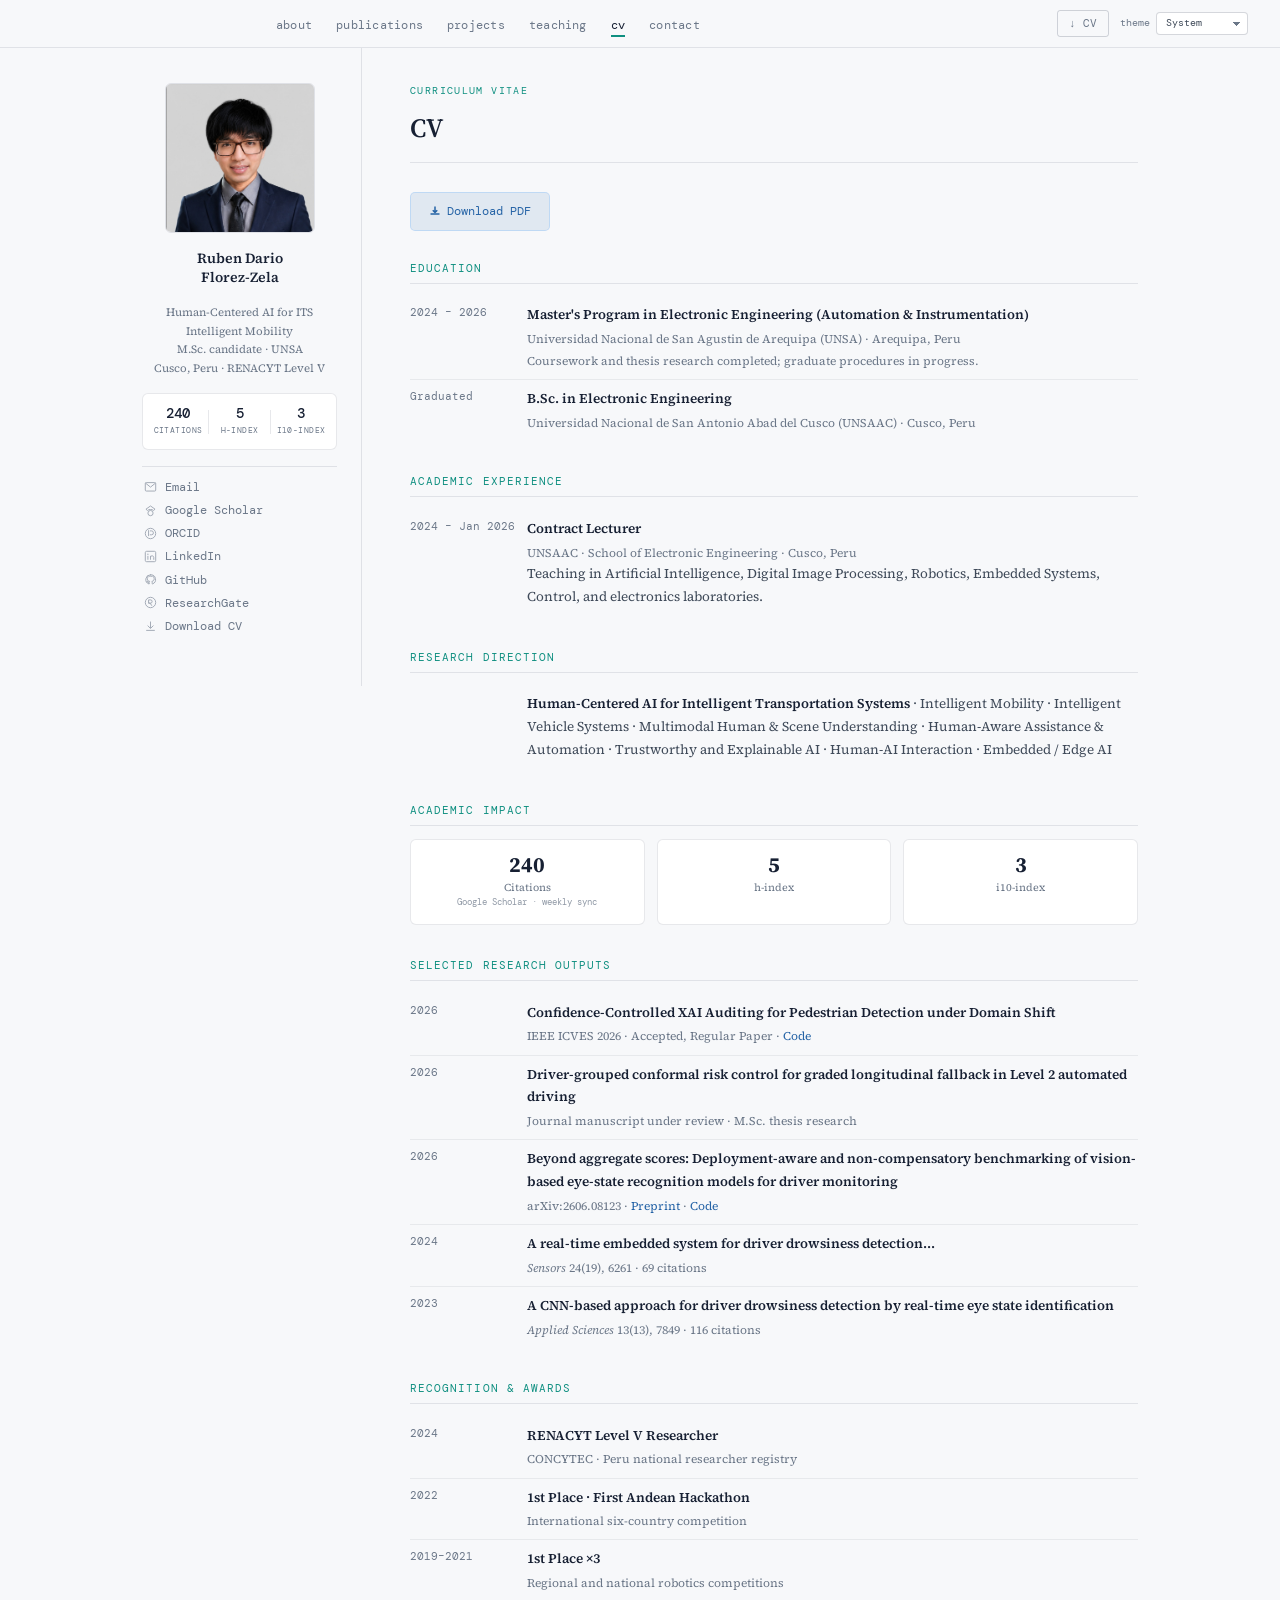
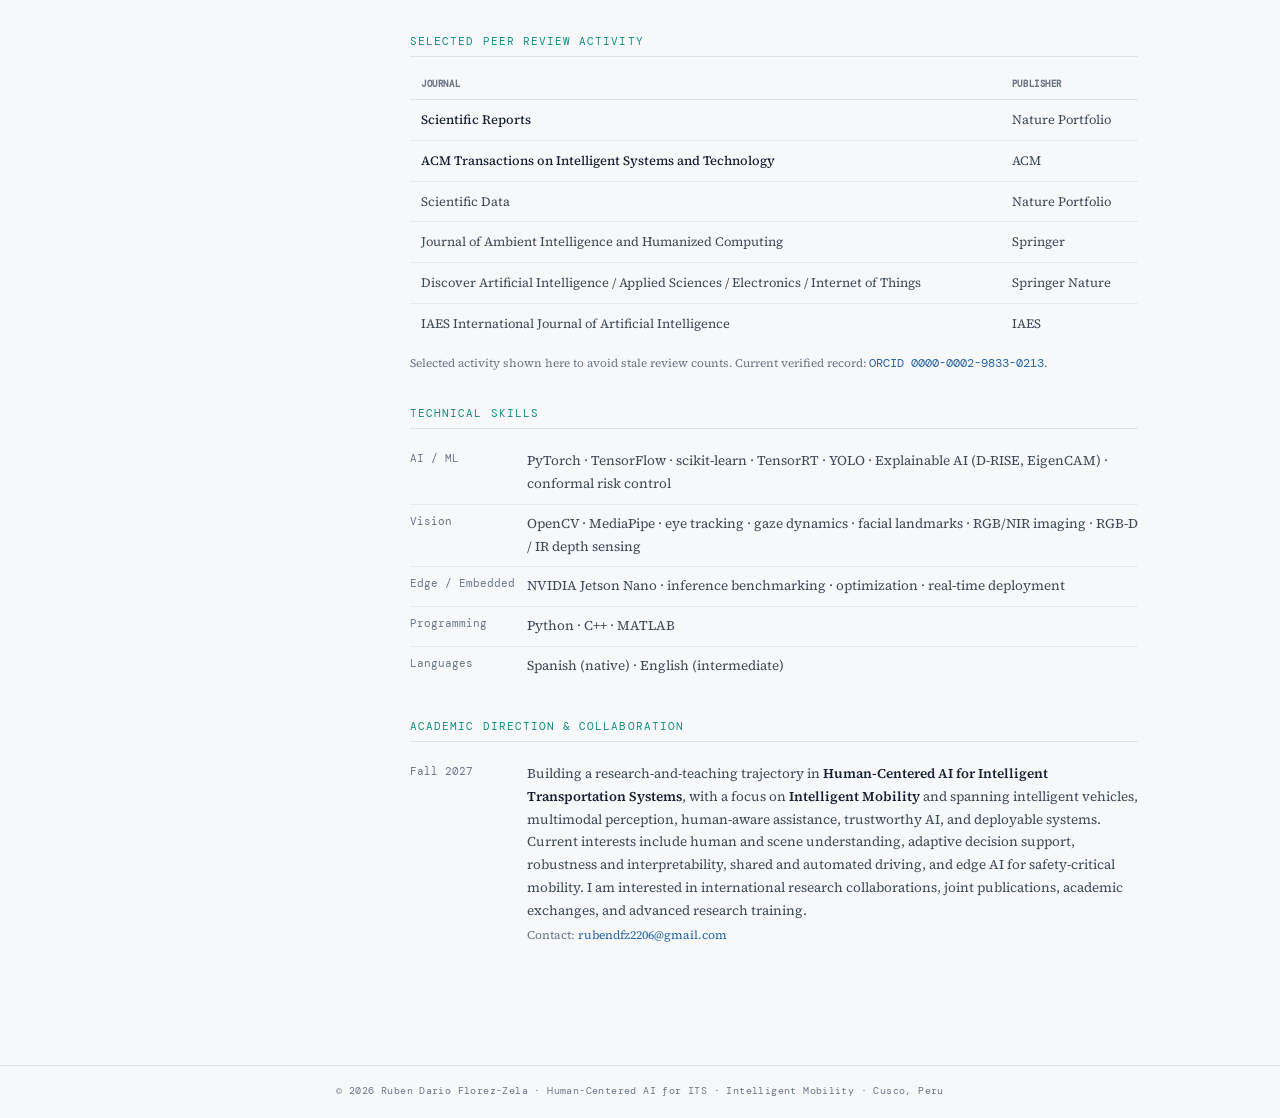
==== commit 0d93ce34: "chore: sync Google Scholar metrics" ====
--- a/cv.html
+++ b/cv.html
@@ -28,7 +28,7 @@
 <div class="sidebar-name">Ruben Dario<br/>Florez-Zela</div>
 <div class="sidebar-affil">Human-Centered AI for ITS<br/>Intelligent Mobility<br/>M.Sc. candidate · UNSA<br/>Cusco, Peru · RENACYT Level V</div>
 <div class="sidebar-stats">
-<div class="stat-item"><span class="stat-num" data-scholar-stat="total_citations">238</span><span class="stat-label">Citations</span></div>
+<div class="stat-item"><span class="stat-num" data-scholar-stat="total_citations">240</span><span class="stat-label">Citations</span></div>
 <div class="stat-divider"></div>
 <div class="stat-item"><span class="stat-num" data-scholar-stat="h_index">5</span><span class="stat-label">h-index</span></div>
 <div class="stat-divider"></div>
@@ -89,12 +89,12 @@
 </div>
 <div class="cv-section"><div class="cv-section-title">Academic Experience</div><div class="cv-item"><div class="cv-date">2024 – Jan 2026</div><div class="cv-body"><strong>Contract Lecturer</strong><small>UNSAAC · School of Electronic Engineering · Cusco, Peru</small>Teaching in Artificial Intelligence, Digital Image Processing, Robotics, Embedded Systems, Control, and electronics laboratories.</div></div></div>
 <div class="cv-section"><div class="cv-section-title">Research Direction</div><div class="cv-item"><div class="cv-date"></div><div class="cv-body"><strong>Human-Centered AI for Intelligent Transportation Systems</strong> · Intelligent Mobility · Intelligent Vehicle Systems · Multimodal Human &amp; Scene Understanding · Human-Aware Assistance &amp; Automation · Trustworthy and Explainable AI · Human-AI Interaction · Embedded / Edge AI</div></div></div>
-<div class="cv-section"><div class="cv-section-title">Academic Impact</div><div class="ach-row"><div class="ach-item"><div class="ach-num" data-scholar-stat="total_citations">238</div><div class="ach-label">Citations<br/><span class="metric-inline" data-scholar-status="">Google Scholar · weekly sync</span></div></div><div class="ach-item"><div class="ach-num" data-scholar-stat="h_index">5</div><div class="ach-label">h-index</div></div><div class="ach-item"><div class="ach-num" data-scholar-stat="i10_index">3</div><div class="ach-label">i10-index</div></div></div></div>
+<div class="cv-section"><div class="cv-section-title">Academic Impact</div><div class="ach-row"><div class="ach-item"><div class="ach-num" data-scholar-stat="total_citations">240</div><div class="ach-label">Citations<br/><span class="metric-inline" data-scholar-status="">Google Scholar · weekly sync</span></div></div><div class="ach-item"><div class="ach-num" data-scholar-stat="h_index">5</div><div class="ach-label">h-index</div></div><div class="ach-item"><div class="ach-num" data-scholar-stat="i10_index">3</div><div class="ach-label">i10-index</div></div></div></div>
 <div class="cv-section"><div class="cv-section-title">Selected Research Outputs</div>
 <div class="cv-item"><div class="cv-date">2026</div><div class="cv-body"><strong>Confidence-Controlled XAI Auditing for Pedestrian Detection under Domain Shift</strong><small>IEEE ICVES 2026 · Accepted, Regular Paper · <a href="https://github.com/rubendflorezzela/confidence-controlled-xai-auditing" rel="noopener noreferrer" target="_blank">Code</a></small></div></div>
 <div class="cv-item"><div class="cv-date">2026</div><div class="cv-body"><strong>Driver-grouped conformal risk control for graded longitudinal fallback in Level 2 automated driving</strong><small>Journal manuscript under review · M.Sc. thesis research</small></div></div>
 <div class="cv-item"><div class="cv-date">2026</div><div class="cv-body"><strong>Beyond aggregate scores: Deployment-aware and non-compensatory benchmarking of vision-based eye-state recognition models for driver monitoring</strong><small>arXiv:2606.08123 · <a href="https://arxiv.org/abs/2606.08123" rel="noopener noreferrer" target="_blank">Preprint</a> · <a href="https://github.com/rubendflorezzela/hcbf-driver-monitoring" rel="noopener noreferrer" target="_blank">Code</a></small></div></div>
-<div class="cv-item"><div class="cv-date">2024</div><div class="cv-body"><strong>A real-time embedded system for driver drowsiness detection...</strong><small><em>Sensors</em> 24(19), 6261 · <span data-scholar-title="A real-time embedded system for driver drowsiness detection based on visual analysis of the eyes and mouth using convolutional neural network and mouth aspect ratio">67 citations</span></small></div></div>
+<div class="cv-item"><div class="cv-date">2024</div><div class="cv-body"><strong>A real-time embedded system for driver drowsiness detection...</strong><small><em>Sensors</em> 24(19), 6261 · <span data-scholar-title="A real-time embedded system for driver drowsiness detection based on visual analysis of the eyes and mouth using convolutional neural network and mouth aspect ratio">69 citations</span></small></div></div>
 <div class="cv-item"><div class="cv-date">2023</div><div class="cv-body"><strong>A CNN-based approach for driver drowsiness detection by real-time eye state identification</strong><small><em>Applied Sciences</em> 13(13), 7849 · <span data-scholar-title="A CNN-based approach for driver drowsiness detection by real-time eye state identification">116 citations</span></small></div></div>
 </div>
 <div class="cv-section"><div class="cv-section-title">Recognition &amp; Awards</div><div class="cv-item"><div class="cv-date">2024</div><div class="cv-body"><strong>RENACYT Level V Researcher</strong><small>CONCYTEC · Peru national researcher registry</small></div></div><div class="cv-item"><div class="cv-date">2022</div><div class="cv-body"><strong>1st Place · First Andean Hackathon</strong><small>International six-country competition</small></div></div><div class="cv-item"><div class="cv-date">2019–2021</div><div class="cv-body"><strong>1st Place ×3</strong><small>Regional and national robotics competitions</small></div></div></div>
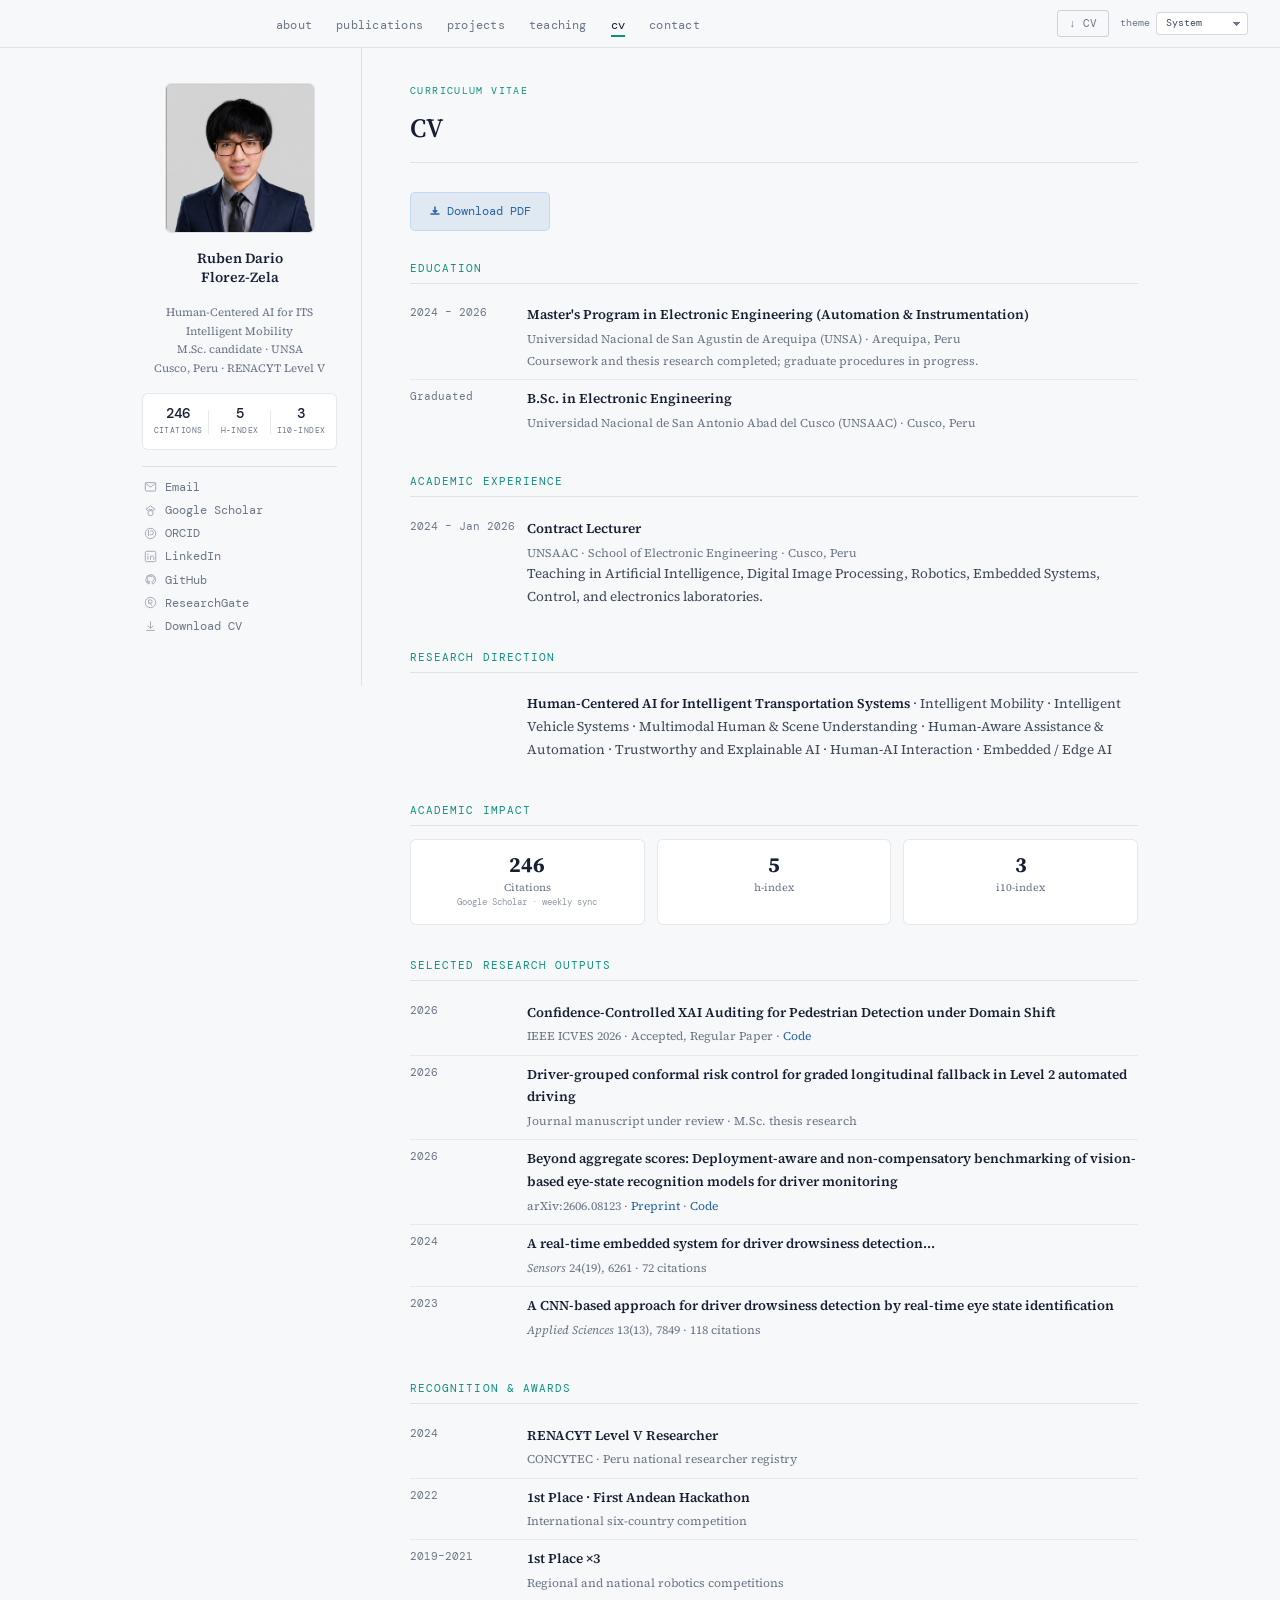
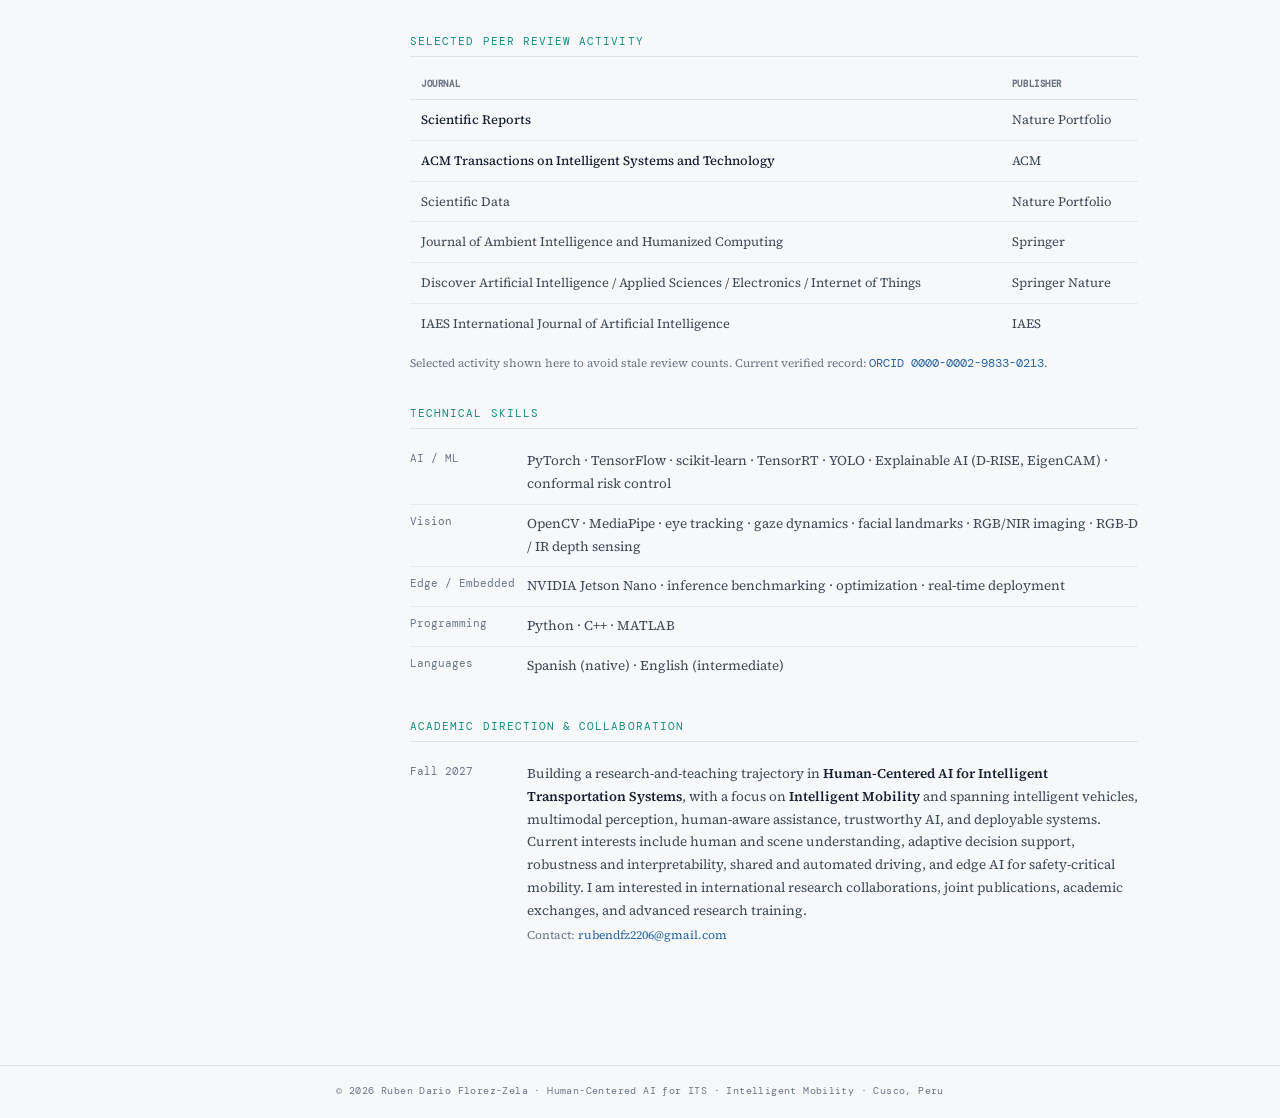
==== commit 8c0ea9b8: "chore: sync Google Scholar metrics" ====
--- a/cv.html
+++ b/cv.html
@@ -28,7 +28,7 @@
 <div class="sidebar-name">Ruben Dario<br/>Florez-Zela</div>
 <div class="sidebar-affil">Human-Centered AI for ITS<br/>Intelligent Mobility<br/>M.Sc. candidate · UNSA<br/>Cusco, Peru · RENACYT Level V</div>
 <div class="sidebar-stats">
-<div class="stat-item"><span class="stat-num" data-scholar-stat="total_citations">240</span><span class="stat-label">Citations</span></div>
+<div class="stat-item"><span class="stat-num" data-scholar-stat="total_citations">246</span><span class="stat-label">Citations</span></div>
 <div class="stat-divider"></div>
 <div class="stat-item"><span class="stat-num" data-scholar-stat="h_index">5</span><span class="stat-label">h-index</span></div>
 <div class="stat-divider"></div>
@@ -89,13 +89,13 @@
 </div>
 <div class="cv-section"><div class="cv-section-title">Academic Experience</div><div class="cv-item"><div class="cv-date">2024 – Jan 2026</div><div class="cv-body"><strong>Contract Lecturer</strong><small>UNSAAC · School of Electronic Engineering · Cusco, Peru</small>Teaching in Artificial Intelligence, Digital Image Processing, Robotics, Embedded Systems, Control, and electronics laboratories.</div></div></div>
 <div class="cv-section"><div class="cv-section-title">Research Direction</div><div class="cv-item"><div class="cv-date"></div><div class="cv-body"><strong>Human-Centered AI for Intelligent Transportation Systems</strong> · Intelligent Mobility · Intelligent Vehicle Systems · Multimodal Human &amp; Scene Understanding · Human-Aware Assistance &amp; Automation · Trustworthy and Explainable AI · Human-AI Interaction · Embedded / Edge AI</div></div></div>
-<div class="cv-section"><div class="cv-section-title">Academic Impact</div><div class="ach-row"><div class="ach-item"><div class="ach-num" data-scholar-stat="total_citations">240</div><div class="ach-label">Citations<br/><span class="metric-inline" data-scholar-status="">Google Scholar · weekly sync</span></div></div><div class="ach-item"><div class="ach-num" data-scholar-stat="h_index">5</div><div class="ach-label">h-index</div></div><div class="ach-item"><div class="ach-num" data-scholar-stat="i10_index">3</div><div class="ach-label">i10-index</div></div></div></div>
+<div class="cv-section"><div class="cv-section-title">Academic Impact</div><div class="ach-row"><div class="ach-item"><div class="ach-num" data-scholar-stat="total_citations">246</div><div class="ach-label">Citations<br/><span class="metric-inline" data-scholar-status="">Google Scholar · weekly sync</span></div></div><div class="ach-item"><div class="ach-num" data-scholar-stat="h_index">5</div><div class="ach-label">h-index</div></div><div class="ach-item"><div class="ach-num" data-scholar-stat="i10_index">3</div><div class="ach-label">i10-index</div></div></div></div>
 <div class="cv-section"><div class="cv-section-title">Selected Research Outputs</div>
 <div class="cv-item"><div class="cv-date">2026</div><div class="cv-body"><strong>Confidence-Controlled XAI Auditing for Pedestrian Detection under Domain Shift</strong><small>IEEE ICVES 2026 · Accepted, Regular Paper · <a href="https://github.com/rubendflorezzela/confidence-controlled-xai-auditing" rel="noopener noreferrer" target="_blank">Code</a></small></div></div>
 <div class="cv-item"><div class="cv-date">2026</div><div class="cv-body"><strong>Driver-grouped conformal risk control for graded longitudinal fallback in Level 2 automated driving</strong><small>Journal manuscript under review · M.Sc. thesis research</small></div></div>
 <div class="cv-item"><div class="cv-date">2026</div><div class="cv-body"><strong>Beyond aggregate scores: Deployment-aware and non-compensatory benchmarking of vision-based eye-state recognition models for driver monitoring</strong><small>arXiv:2606.08123 · <a href="https://arxiv.org/abs/2606.08123" rel="noopener noreferrer" target="_blank">Preprint</a> · <a href="https://github.com/rubendflorezzela/hcbf-driver-monitoring" rel="noopener noreferrer" target="_blank">Code</a></small></div></div>
-<div class="cv-item"><div class="cv-date">2024</div><div class="cv-body"><strong>A real-time embedded system for driver drowsiness detection...</strong><small><em>Sensors</em> 24(19), 6261 · <span data-scholar-title="A real-time embedded system for driver drowsiness detection based on visual analysis of the eyes and mouth using convolutional neural network and mouth aspect ratio">69 citations</span></small></div></div>
-<div class="cv-item"><div class="cv-date">2023</div><div class="cv-body"><strong>A CNN-based approach for driver drowsiness detection by real-time eye state identification</strong><small><em>Applied Sciences</em> 13(13), 7849 · <span data-scholar-title="A CNN-based approach for driver drowsiness detection by real-time eye state identification">116 citations</span></small></div></div>
+<div class="cv-item"><div class="cv-date">2024</div><div class="cv-body"><strong>A real-time embedded system for driver drowsiness detection...</strong><small><em>Sensors</em> 24(19), 6261 · <span data-scholar-title="A real-time embedded system for driver drowsiness detection based on visual analysis of the eyes and mouth using convolutional neural network and mouth aspect ratio">72 citations</span></small></div></div>
+<div class="cv-item"><div class="cv-date">2023</div><div class="cv-body"><strong>A CNN-based approach for driver drowsiness detection by real-time eye state identification</strong><small><em>Applied Sciences</em> 13(13), 7849 · <span data-scholar-title="A CNN-based approach for driver drowsiness detection by real-time eye state identification">118 citations</span></small></div></div>
 </div>
 <div class="cv-section"><div class="cv-section-title">Recognition &amp; Awards</div><div class="cv-item"><div class="cv-date">2024</div><div class="cv-body"><strong>RENACYT Level V Researcher</strong><small>CONCYTEC · Peru national researcher registry</small></div></div><div class="cv-item"><div class="cv-date">2022</div><div class="cv-body"><strong>1st Place · First Andean Hackathon</strong><small>International six-country competition</small></div></div><div class="cv-item"><div class="cv-date">2019–2021</div><div class="cv-body"><strong>1st Place ×3</strong><small>Regional and national robotics competitions</small></div></div></div>
 <div class="cv-section"><div class="cv-section-title">Selected Peer Review Activity</div><table class="review-table"><thead><tr><th>Journal</th><th>Publisher</th></tr></thead><tbody><tr><td class="j-main">Scientific Reports</td><td>Nature Portfolio</td></tr><tr><td class="j-main">ACM Transactions on Intelligent Systems and Technology</td><td>ACM</td></tr><tr><td>Scientific Data</td><td>Nature Portfolio</td></tr><tr><td>Journal of Ambient Intelligence and Humanized Computing</td><td>Springer</td></tr><tr><td>Discover Artificial Intelligence / Applied Sciences / Electronics / Internet of Things</td><td>Springer Nature</td></tr><tr><td>IAES International Journal of Artificial Intelligence</td><td>IAES</td></tr></tbody></table><p class="orcid-note">Selected activity shown here to avoid stale review counts. Current verified record: <a href="https://orcid.org/0000-0002-9833-0213" rel="noopener noreferrer" target="_blank">ORCID 0000-0002-9833-0213</a>.</p></div>
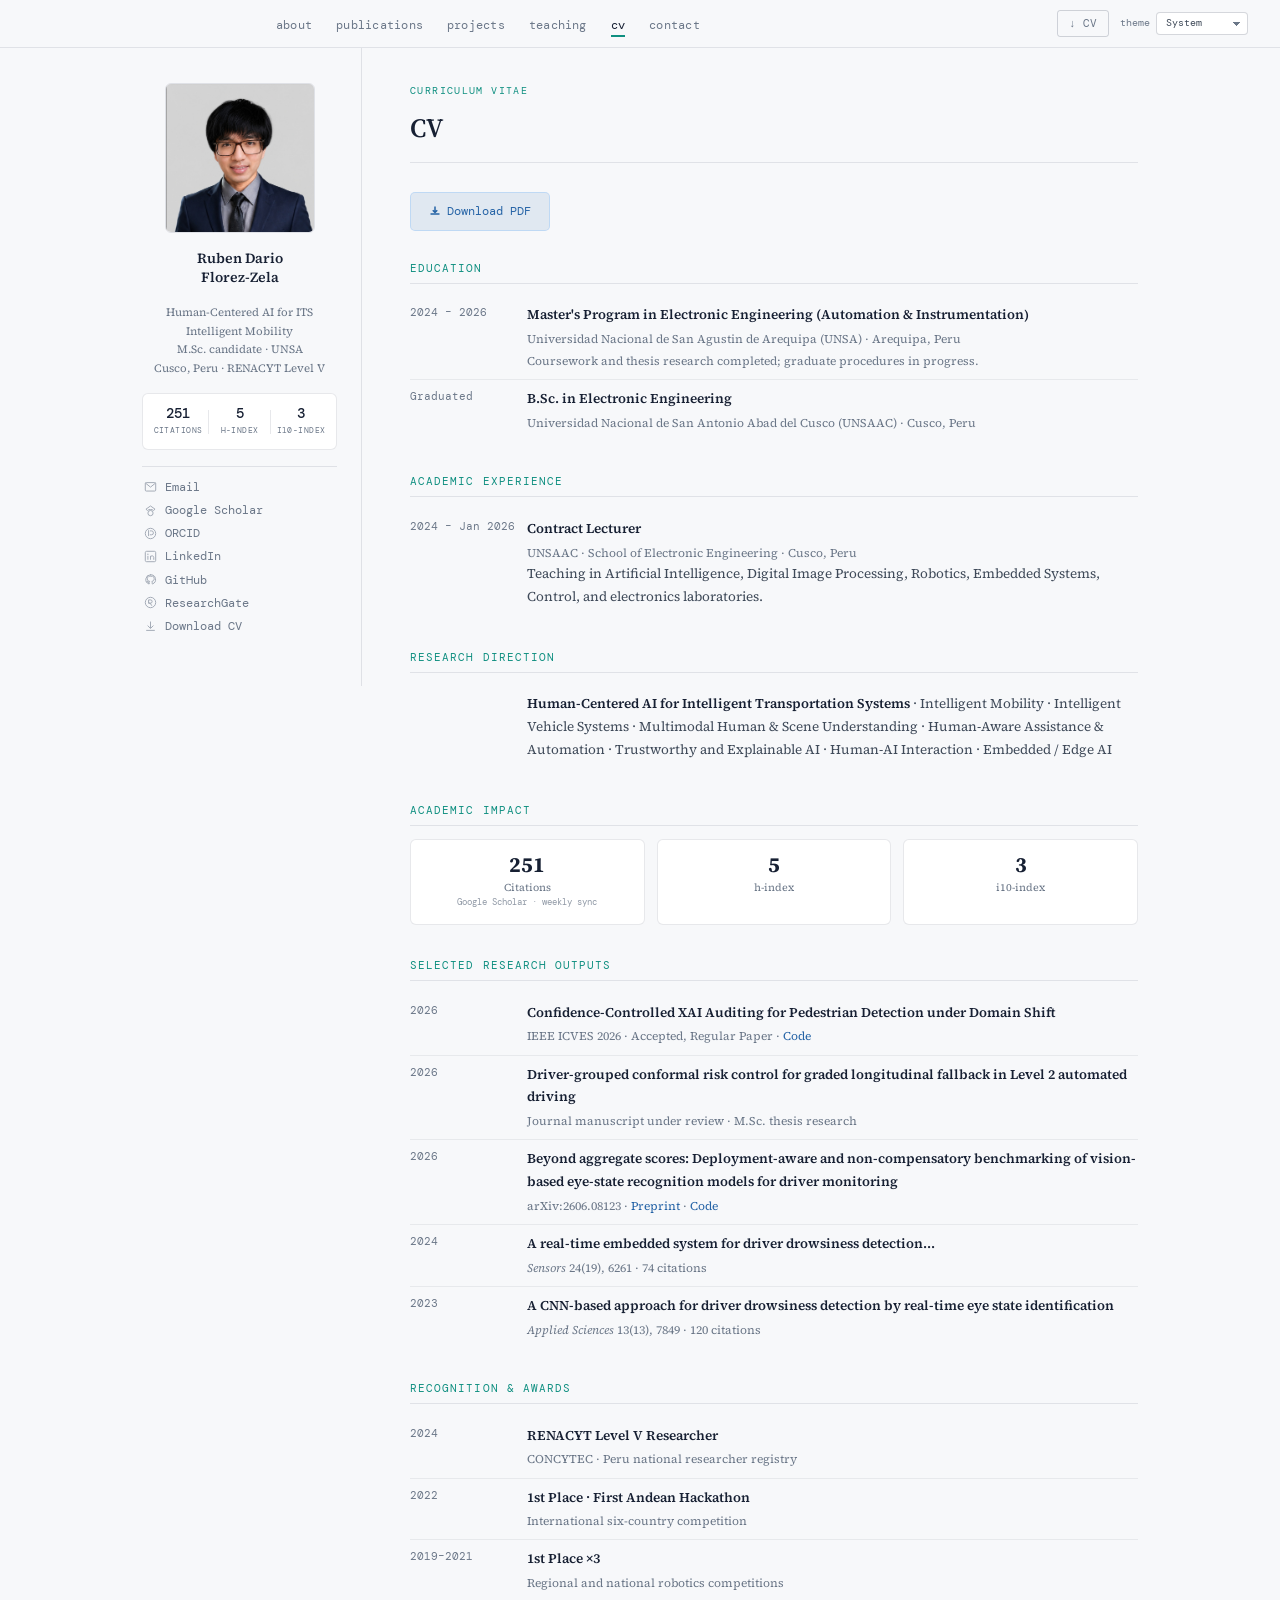
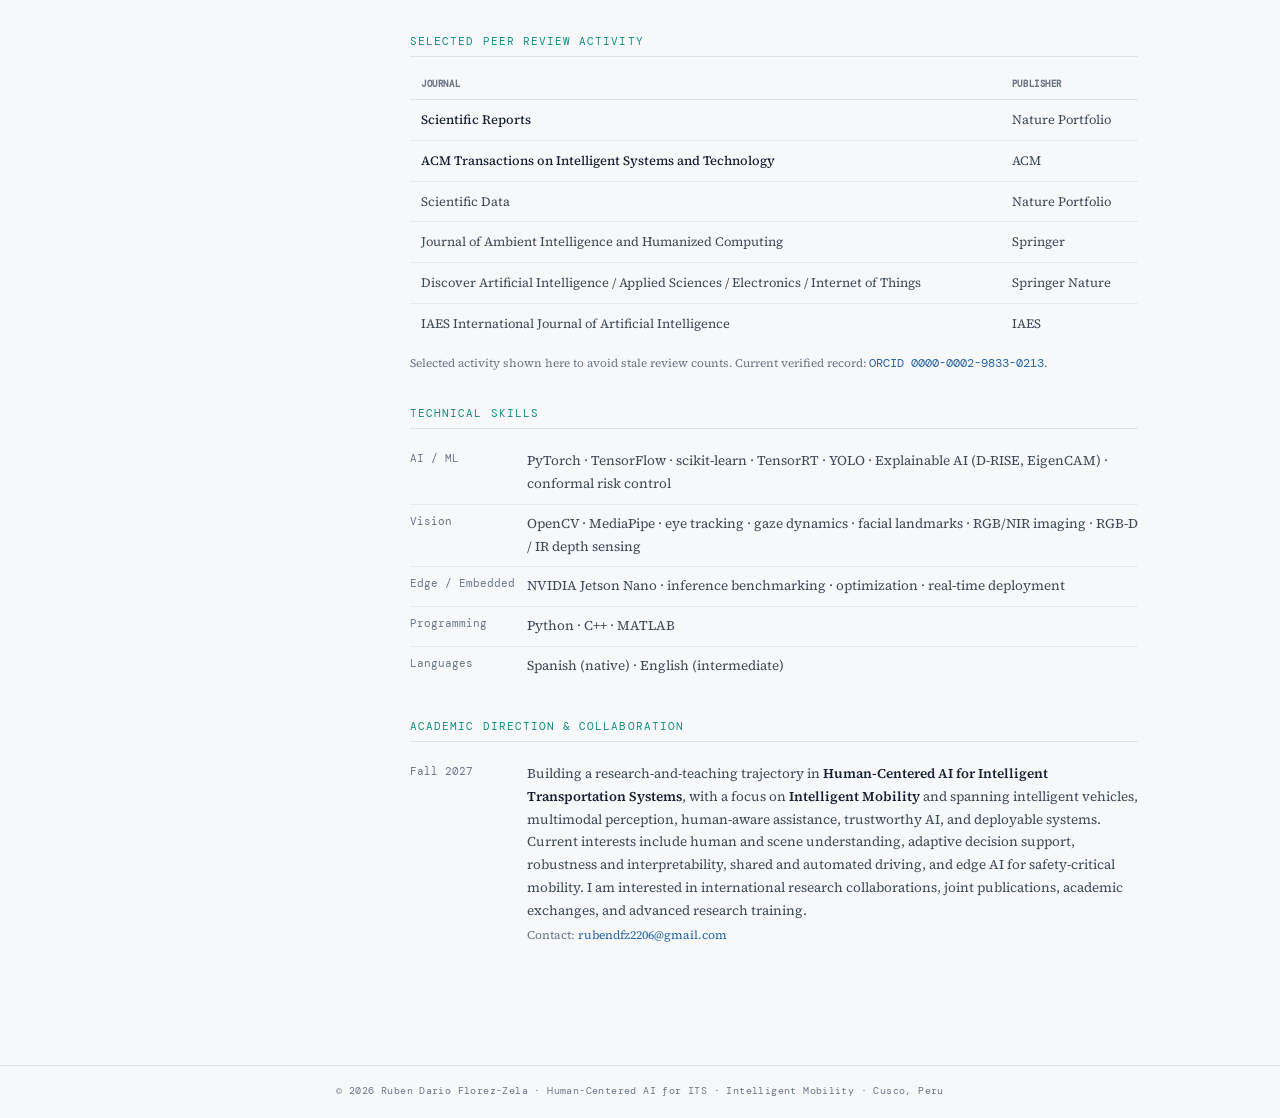
==== commit c1cfba70: "chore: sync Google Scholar metrics" ====
--- a/cv.html
+++ b/cv.html
@@ -28,7 +28,7 @@
 <div class="sidebar-name">Ruben Dario<br/>Florez-Zela</div>
 <div class="sidebar-affil">Human-Centered AI for ITS<br/>Intelligent Mobility<br/>M.Sc. candidate · UNSA<br/>Cusco, Peru · RENACYT Level V</div>
 <div class="sidebar-stats">
-<div class="stat-item"><span class="stat-num" data-scholar-stat="total_citations">246</span><span class="stat-label">Citations</span></div>
+<div class="stat-item"><span class="stat-num" data-scholar-stat="total_citations">251</span><span class="stat-label">Citations</span></div>
 <div class="stat-divider"></div>
 <div class="stat-item"><span class="stat-num" data-scholar-stat="h_index">5</span><span class="stat-label">h-index</span></div>
 <div class="stat-divider"></div>
@@ -89,13 +89,13 @@
 </div>
 <div class="cv-section"><div class="cv-section-title">Academic Experience</div><div class="cv-item"><div class="cv-date">2024 – Jan 2026</div><div class="cv-body"><strong>Contract Lecturer</strong><small>UNSAAC · School of Electronic Engineering · Cusco, Peru</small>Teaching in Artificial Intelligence, Digital Image Processing, Robotics, Embedded Systems, Control, and electronics laboratories.</div></div></div>
 <div class="cv-section"><div class="cv-section-title">Research Direction</div><div class="cv-item"><div class="cv-date"></div><div class="cv-body"><strong>Human-Centered AI for Intelligent Transportation Systems</strong> · Intelligent Mobility · Intelligent Vehicle Systems · Multimodal Human &amp; Scene Understanding · Human-Aware Assistance &amp; Automation · Trustworthy and Explainable AI · Human-AI Interaction · Embedded / Edge AI</div></div></div>
-<div class="cv-section"><div class="cv-section-title">Academic Impact</div><div class="ach-row"><div class="ach-item"><div class="ach-num" data-scholar-stat="total_citations">246</div><div class="ach-label">Citations<br/><span class="metric-inline" data-scholar-status="">Google Scholar · weekly sync</span></div></div><div class="ach-item"><div class="ach-num" data-scholar-stat="h_index">5</div><div class="ach-label">h-index</div></div><div class="ach-item"><div class="ach-num" data-scholar-stat="i10_index">3</div><div class="ach-label">i10-index</div></div></div></div>
+<div class="cv-section"><div class="cv-section-title">Academic Impact</div><div class="ach-row"><div class="ach-item"><div class="ach-num" data-scholar-stat="total_citations">251</div><div class="ach-label">Citations<br/><span class="metric-inline" data-scholar-status="">Google Scholar · weekly sync</span></div></div><div class="ach-item"><div class="ach-num" data-scholar-stat="h_index">5</div><div class="ach-label">h-index</div></div><div class="ach-item"><div class="ach-num" data-scholar-stat="i10_index">3</div><div class="ach-label">i10-index</div></div></div></div>
 <div class="cv-section"><div class="cv-section-title">Selected Research Outputs</div>
 <div class="cv-item"><div class="cv-date">2026</div><div class="cv-body"><strong>Confidence-Controlled XAI Auditing for Pedestrian Detection under Domain Shift</strong><small>IEEE ICVES 2026 · Accepted, Regular Paper · <a href="https://github.com/rubendflorezzela/confidence-controlled-xai-auditing" rel="noopener noreferrer" target="_blank">Code</a></small></div></div>
 <div class="cv-item"><div class="cv-date">2026</div><div class="cv-body"><strong>Driver-grouped conformal risk control for graded longitudinal fallback in Level 2 automated driving</strong><small>Journal manuscript under review · M.Sc. thesis research</small></div></div>
 <div class="cv-item"><div class="cv-date">2026</div><div class="cv-body"><strong>Beyond aggregate scores: Deployment-aware and non-compensatory benchmarking of vision-based eye-state recognition models for driver monitoring</strong><small>arXiv:2606.08123 · <a href="https://arxiv.org/abs/2606.08123" rel="noopener noreferrer" target="_blank">Preprint</a> · <a href="https://github.com/rubendflorezzela/hcbf-driver-monitoring" rel="noopener noreferrer" target="_blank">Code</a></small></div></div>
-<div class="cv-item"><div class="cv-date">2024</div><div class="cv-body"><strong>A real-time embedded system for driver drowsiness detection...</strong><small><em>Sensors</em> 24(19), 6261 · <span data-scholar-title="A real-time embedded system for driver drowsiness detection based on visual analysis of the eyes and mouth using convolutional neural network and mouth aspect ratio">72 citations</span></small></div></div>
-<div class="cv-item"><div class="cv-date">2023</div><div class="cv-body"><strong>A CNN-based approach for driver drowsiness detection by real-time eye state identification</strong><small><em>Applied Sciences</em> 13(13), 7849 · <span data-scholar-title="A CNN-based approach for driver drowsiness detection by real-time eye state identification">118 citations</span></small></div></div>
+<div class="cv-item"><div class="cv-date">2024</div><div class="cv-body"><strong>A real-time embedded system for driver drowsiness detection...</strong><small><em>Sensors</em> 24(19), 6261 · <span data-scholar-title="A real-time embedded system for driver drowsiness detection based on visual analysis of the eyes and mouth using convolutional neural network and mouth aspect ratio">74 citations</span></small></div></div>
+<div class="cv-item"><div class="cv-date">2023</div><div class="cv-body"><strong>A CNN-based approach for driver drowsiness detection by real-time eye state identification</strong><small><em>Applied Sciences</em> 13(13), 7849 · <span data-scholar-title="A CNN-based approach for driver drowsiness detection by real-time eye state identification">120 citations</span></small></div></div>
 </div>
 <div class="cv-section"><div class="cv-section-title">Recognition &amp; Awards</div><div class="cv-item"><div class="cv-date">2024</div><div class="cv-body"><strong>RENACYT Level V Researcher</strong><small>CONCYTEC · Peru national researcher registry</small></div></div><div class="cv-item"><div class="cv-date">2022</div><div class="cv-body"><strong>1st Place · First Andean Hackathon</strong><small>International six-country competition</small></div></div><div class="cv-item"><div class="cv-date">2019–2021</div><div class="cv-body"><strong>1st Place ×3</strong><small>Regional and national robotics competitions</small></div></div></div>
 <div class="cv-section"><div class="cv-section-title">Selected Peer Review Activity</div><table class="review-table"><thead><tr><th>Journal</th><th>Publisher</th></tr></thead><tbody><tr><td class="j-main">Scientific Reports</td><td>Nature Portfolio</td></tr><tr><td class="j-main">ACM Transactions on Intelligent Systems and Technology</td><td>ACM</td></tr><tr><td>Scientific Data</td><td>Nature Portfolio</td></tr><tr><td>Journal of Ambient Intelligence and Humanized Computing</td><td>Springer</td></tr><tr><td>Discover Artificial Intelligence / Applied Sciences / Electronics / Internet of Things</td><td>Springer Nature</td></tr><tr><td>IAES International Journal of Artificial Intelligence</td><td>IAES</td></tr></tbody></table><p class="orcid-note">Selected activity shown here to avoid stale review counts. Current verified record: <a href="https://orcid.org/0000-0002-9833-0213" rel="noopener noreferrer" target="_blank">ORCID 0000-0002-9833-0213</a>.</p></div>
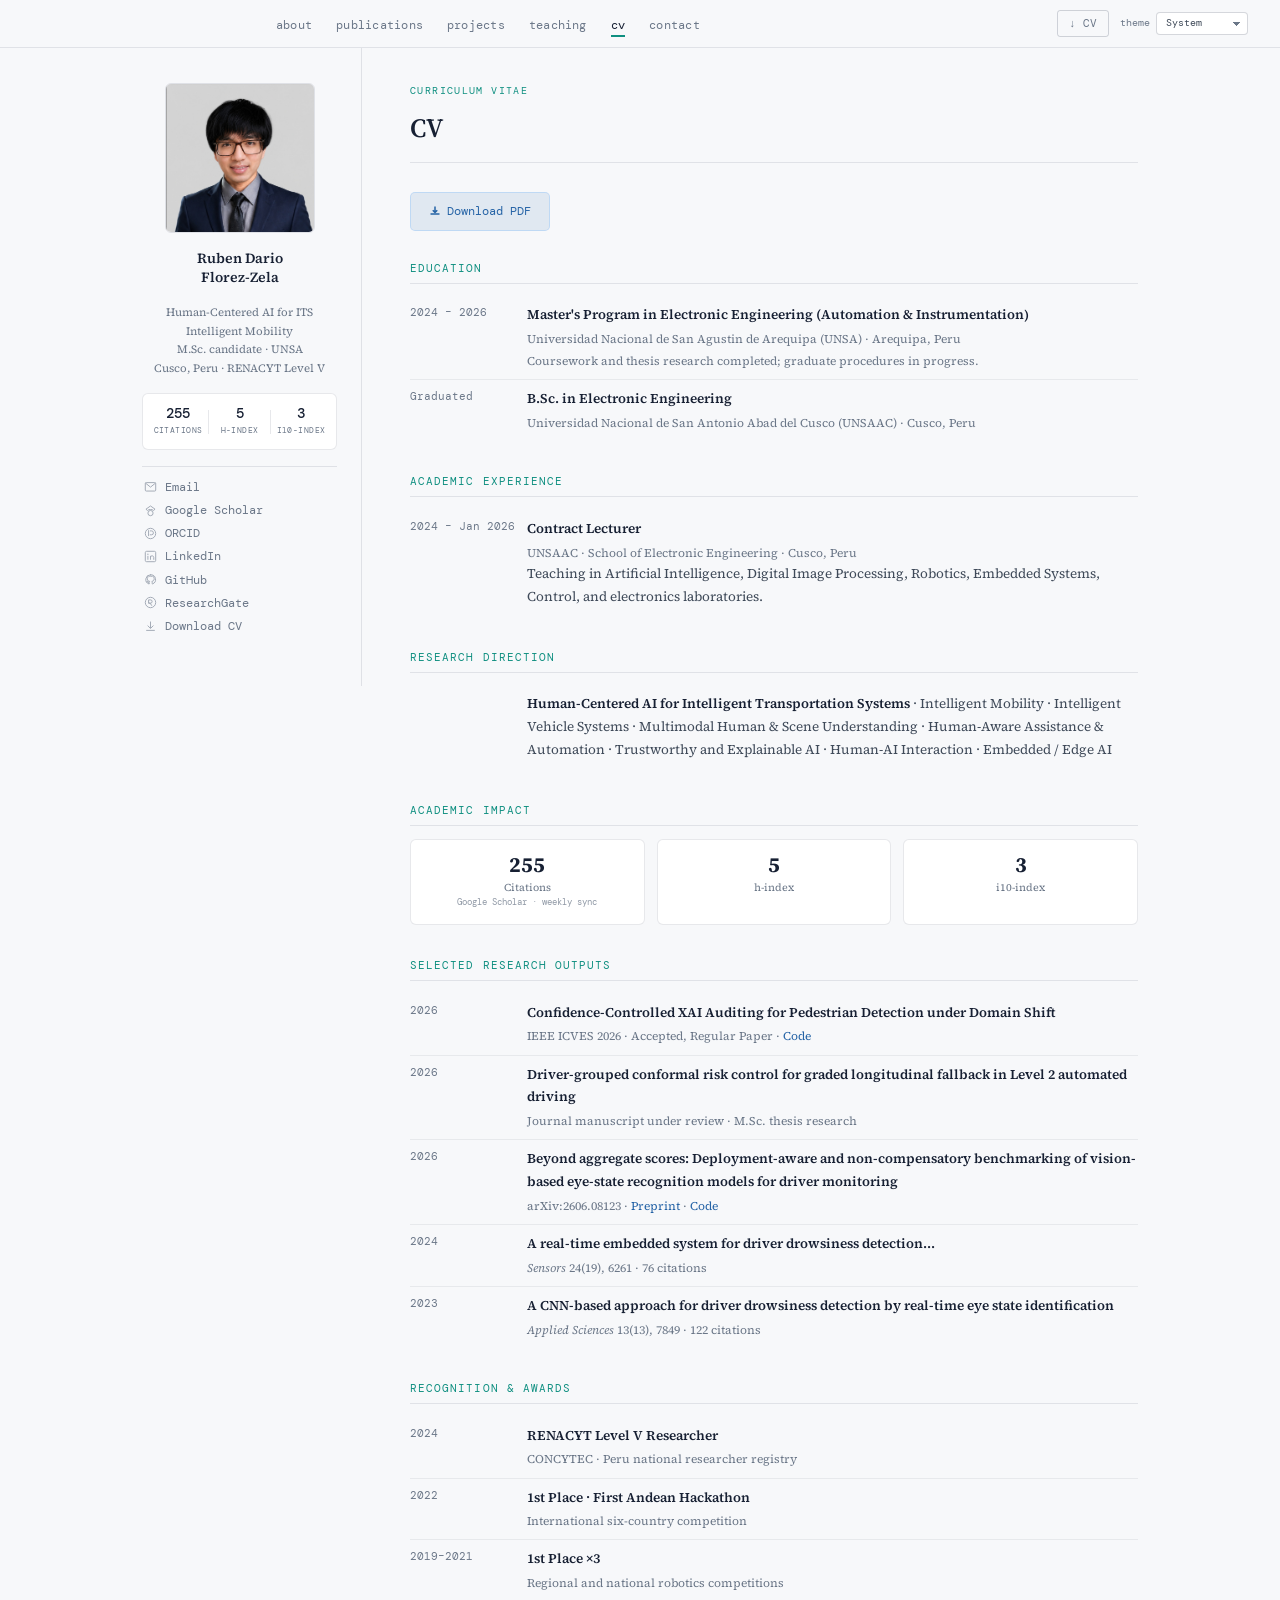
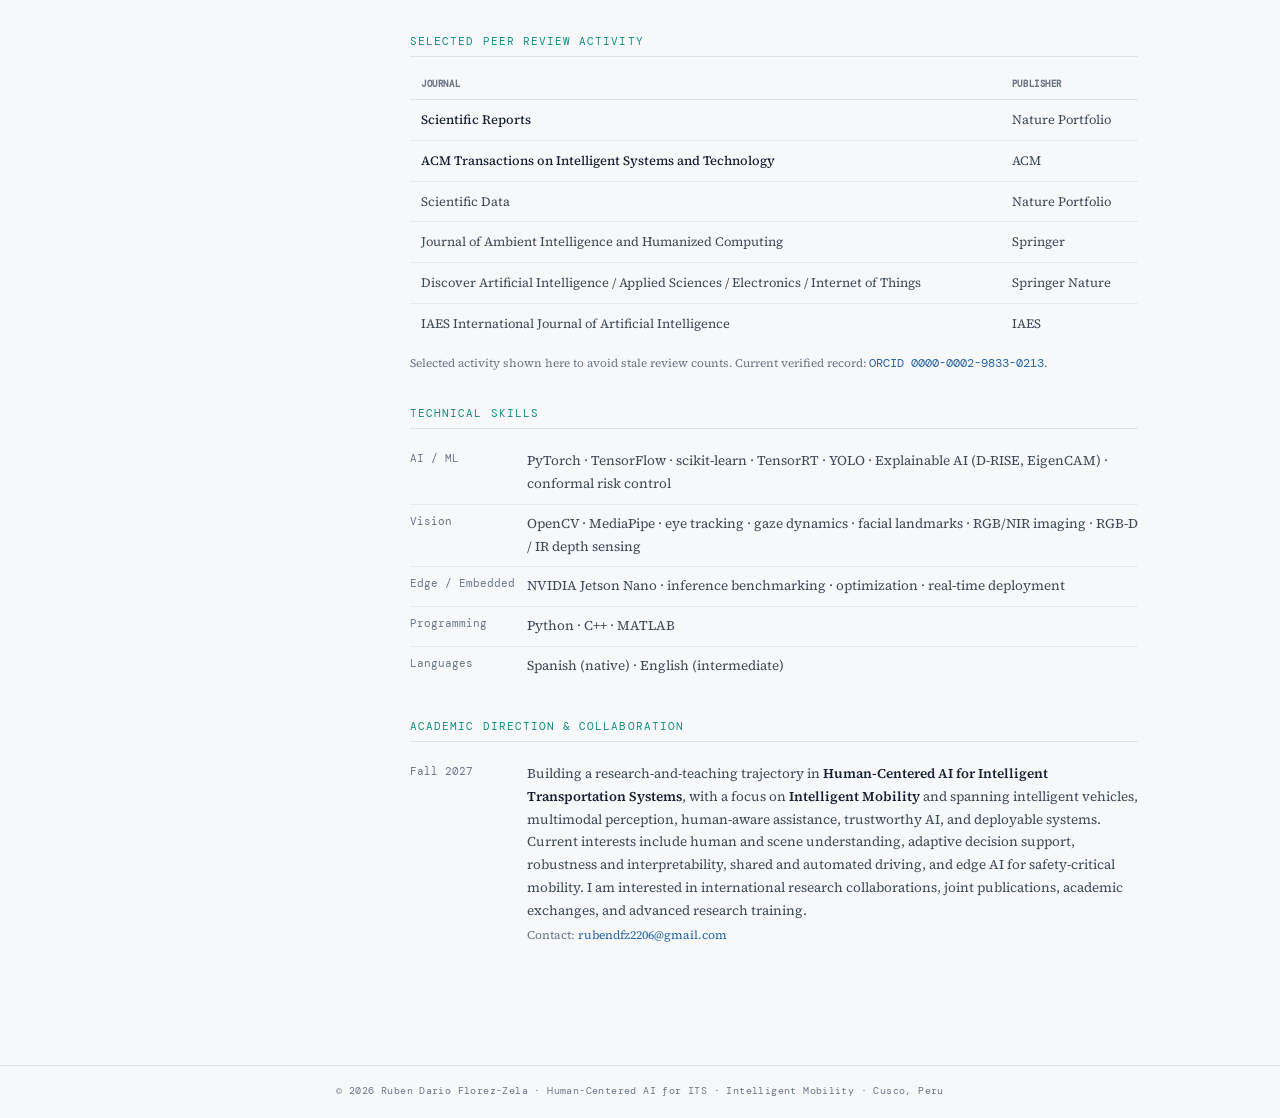
==== commit e6be77e1: "chore: sync Google Scholar metrics" ====
--- a/cv.html
+++ b/cv.html
@@ -28,7 +28,7 @@
 <div class="sidebar-name">Ruben Dario<br/>Florez-Zela</div>
 <div class="sidebar-affil">Human-Centered AI for ITS<br/>Intelligent Mobility<br/>M.Sc. candidate · UNSA<br/>Cusco, Peru · RENACYT Level V</div>
 <div class="sidebar-stats">
-<div class="stat-item"><span class="stat-num" data-scholar-stat="total_citations">251</span><span class="stat-label">Citations</span></div>
+<div class="stat-item"><span class="stat-num" data-scholar-stat="total_citations">255</span><span class="stat-label">Citations</span></div>
 <div class="stat-divider"></div>
 <div class="stat-item"><span class="stat-num" data-scholar-stat="h_index">5</span><span class="stat-label">h-index</span></div>
 <div class="stat-divider"></div>
@@ -89,13 +89,13 @@
 </div>
 <div class="cv-section"><div class="cv-section-title">Academic Experience</div><div class="cv-item"><div class="cv-date">2024 – Jan 2026</div><div class="cv-body"><strong>Contract Lecturer</strong><small>UNSAAC · School of Electronic Engineering · Cusco, Peru</small>Teaching in Artificial Intelligence, Digital Image Processing, Robotics, Embedded Systems, Control, and electronics laboratories.</div></div></div>
 <div class="cv-section"><div class="cv-section-title">Research Direction</div><div class="cv-item"><div class="cv-date"></div><div class="cv-body"><strong>Human-Centered AI for Intelligent Transportation Systems</strong> · Intelligent Mobility · Intelligent Vehicle Systems · Multimodal Human &amp; Scene Understanding · Human-Aware Assistance &amp; Automation · Trustworthy and Explainable AI · Human-AI Interaction · Embedded / Edge AI</div></div></div>
-<div class="cv-section"><div class="cv-section-title">Academic Impact</div><div class="ach-row"><div class="ach-item"><div class="ach-num" data-scholar-stat="total_citations">251</div><div class="ach-label">Citations<br/><span class="metric-inline" data-scholar-status="">Google Scholar · weekly sync</span></div></div><div class="ach-item"><div class="ach-num" data-scholar-stat="h_index">5</div><div class="ach-label">h-index</div></div><div class="ach-item"><div class="ach-num" data-scholar-stat="i10_index">3</div><div class="ach-label">i10-index</div></div></div></div>
+<div class="cv-section"><div class="cv-section-title">Academic Impact</div><div class="ach-row"><div class="ach-item"><div class="ach-num" data-scholar-stat="total_citations">255</div><div class="ach-label">Citations<br/><span class="metric-inline" data-scholar-status="">Google Scholar · weekly sync</span></div></div><div class="ach-item"><div class="ach-num" data-scholar-stat="h_index">5</div><div class="ach-label">h-index</div></div><div class="ach-item"><div class="ach-num" data-scholar-stat="i10_index">3</div><div class="ach-label">i10-index</div></div></div></div>
 <div class="cv-section"><div class="cv-section-title">Selected Research Outputs</div>
 <div class="cv-item"><div class="cv-date">2026</div><div class="cv-body"><strong>Confidence-Controlled XAI Auditing for Pedestrian Detection under Domain Shift</strong><small>IEEE ICVES 2026 · Accepted, Regular Paper · <a href="https://github.com/rubendflorezzela/confidence-controlled-xai-auditing" rel="noopener noreferrer" target="_blank">Code</a></small></div></div>
 <div class="cv-item"><div class="cv-date">2026</div><div class="cv-body"><strong>Driver-grouped conformal risk control for graded longitudinal fallback in Level 2 automated driving</strong><small>Journal manuscript under review · M.Sc. thesis research</small></div></div>
 <div class="cv-item"><div class="cv-date">2026</div><div class="cv-body"><strong>Beyond aggregate scores: Deployment-aware and non-compensatory benchmarking of vision-based eye-state recognition models for driver monitoring</strong><small>arXiv:2606.08123 · <a href="https://arxiv.org/abs/2606.08123" rel="noopener noreferrer" target="_blank">Preprint</a> · <a href="https://github.com/rubendflorezzela/hcbf-driver-monitoring" rel="noopener noreferrer" target="_blank">Code</a></small></div></div>
-<div class="cv-item"><div class="cv-date">2024</div><div class="cv-body"><strong>A real-time embedded system for driver drowsiness detection...</strong><small><em>Sensors</em> 24(19), 6261 · <span data-scholar-title="A real-time embedded system for driver drowsiness detection based on visual analysis of the eyes and mouth using convolutional neural network and mouth aspect ratio">74 citations</span></small></div></div>
-<div class="cv-item"><div class="cv-date">2023</div><div class="cv-body"><strong>A CNN-based approach for driver drowsiness detection by real-time eye state identification</strong><small><em>Applied Sciences</em> 13(13), 7849 · <span data-scholar-title="A CNN-based approach for driver drowsiness detection by real-time eye state identification">120 citations</span></small></div></div>
+<div class="cv-item"><div class="cv-date">2024</div><div class="cv-body"><strong>A real-time embedded system for driver drowsiness detection...</strong><small><em>Sensors</em> 24(19), 6261 · <span data-scholar-title="A real-time embedded system for driver drowsiness detection based on visual analysis of the eyes and mouth using convolutional neural network and mouth aspect ratio">76 citations</span></small></div></div>
+<div class="cv-item"><div class="cv-date">2023</div><div class="cv-body"><strong>A CNN-based approach for driver drowsiness detection by real-time eye state identification</strong><small><em>Applied Sciences</em> 13(13), 7849 · <span data-scholar-title="A CNN-based approach for driver drowsiness detection by real-time eye state identification">122 citations</span></small></div></div>
 </div>
 <div class="cv-section"><div class="cv-section-title">Recognition &amp; Awards</div><div class="cv-item"><div class="cv-date">2024</div><div class="cv-body"><strong>RENACYT Level V Researcher</strong><small>CONCYTEC · Peru national researcher registry</small></div></div><div class="cv-item"><div class="cv-date">2022</div><div class="cv-body"><strong>1st Place · First Andean Hackathon</strong><small>International six-country competition</small></div></div><div class="cv-item"><div class="cv-date">2019–2021</div><div class="cv-body"><strong>1st Place ×3</strong><small>Regional and national robotics competitions</small></div></div></div>
 <div class="cv-section"><div class="cv-section-title">Selected Peer Review Activity</div><table class="review-table"><thead><tr><th>Journal</th><th>Publisher</th></tr></thead><tbody><tr><td class="j-main">Scientific Reports</td><td>Nature Portfolio</td></tr><tr><td class="j-main">ACM Transactions on Intelligent Systems and Technology</td><td>ACM</td></tr><tr><td>Scientific Data</td><td>Nature Portfolio</td></tr><tr><td>Journal of Ambient Intelligence and Humanized Computing</td><td>Springer</td></tr><tr><td>Discover Artificial Intelligence / Applied Sciences / Electronics / Internet of Things</td><td>Springer Nature</td></tr><tr><td>IAES International Journal of Artificial Intelligence</td><td>IAES</td></tr></tbody></table><p class="orcid-note">Selected activity shown here to avoid stale review counts. Current verified record: <a href="https://orcid.org/0000-0002-9833-0213" rel="noopener noreferrer" target="_blank">ORCID 0000-0002-9833-0213</a>.</p></div>
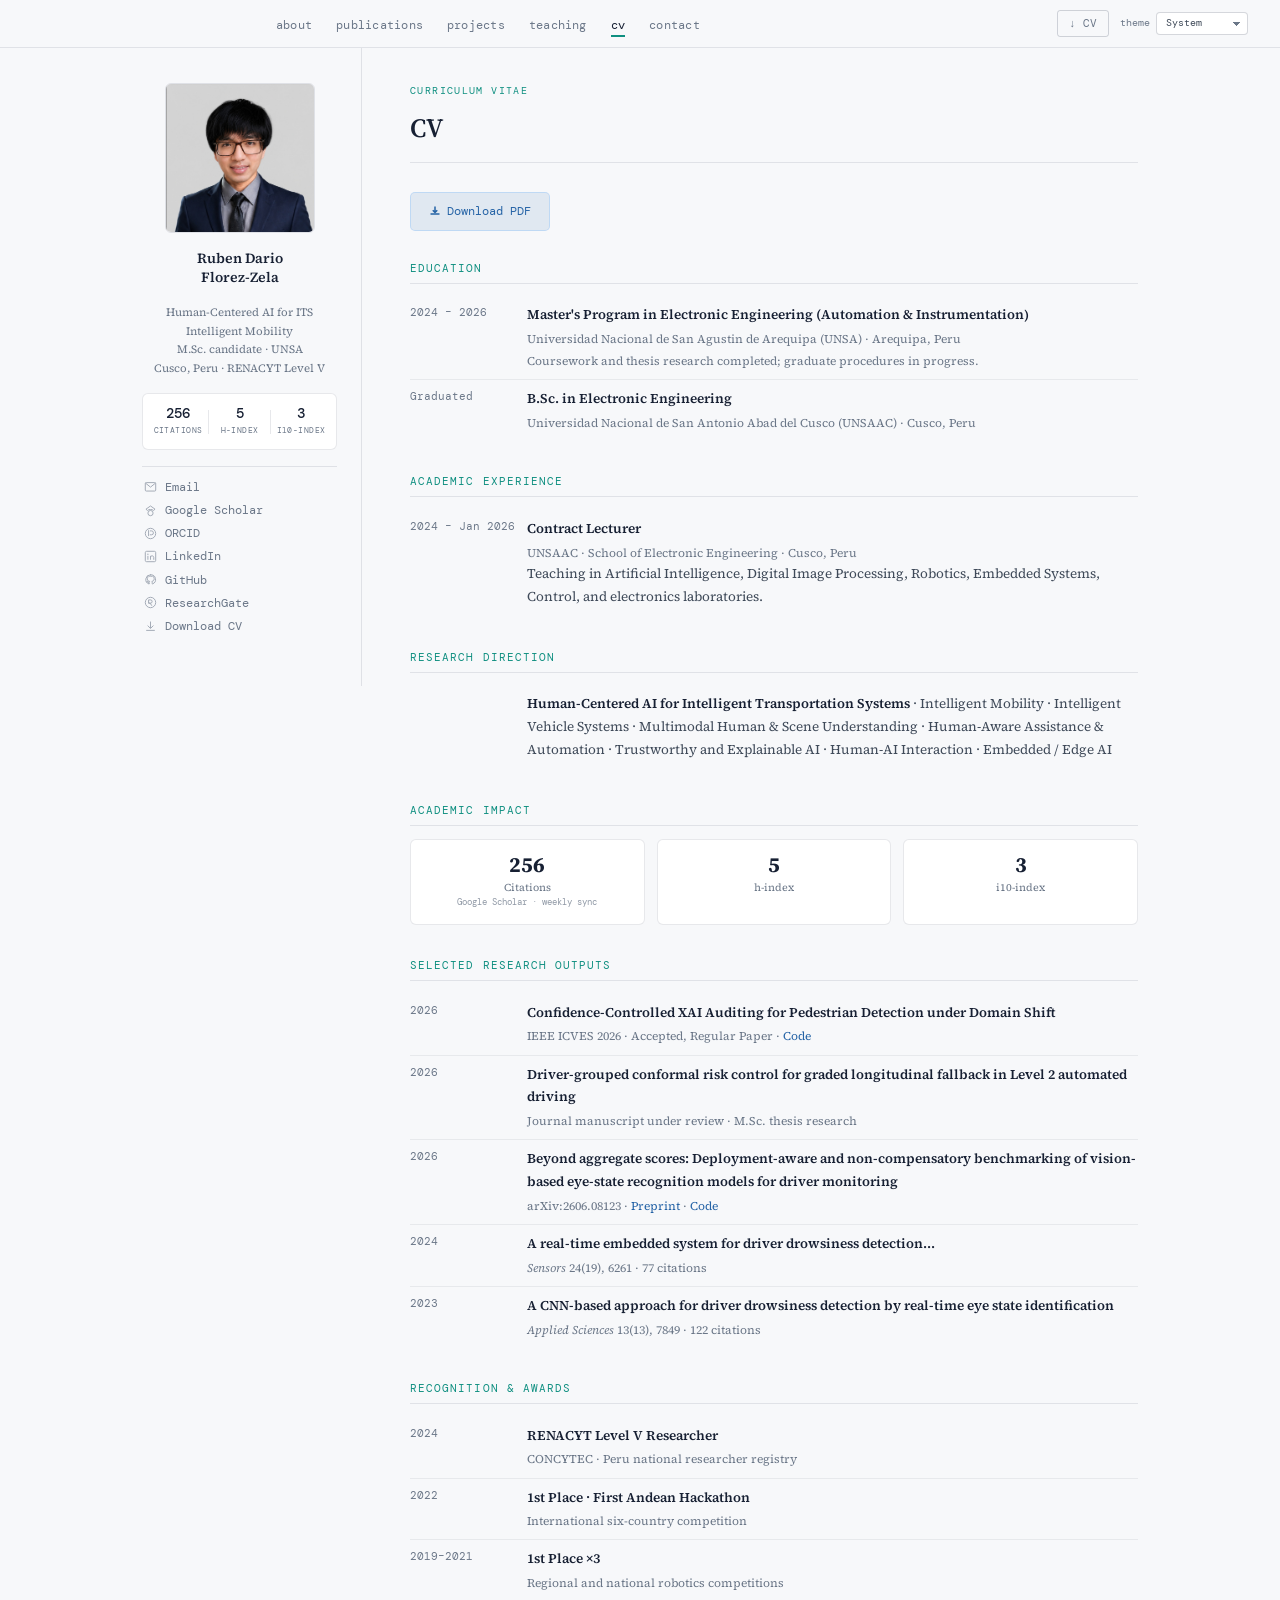
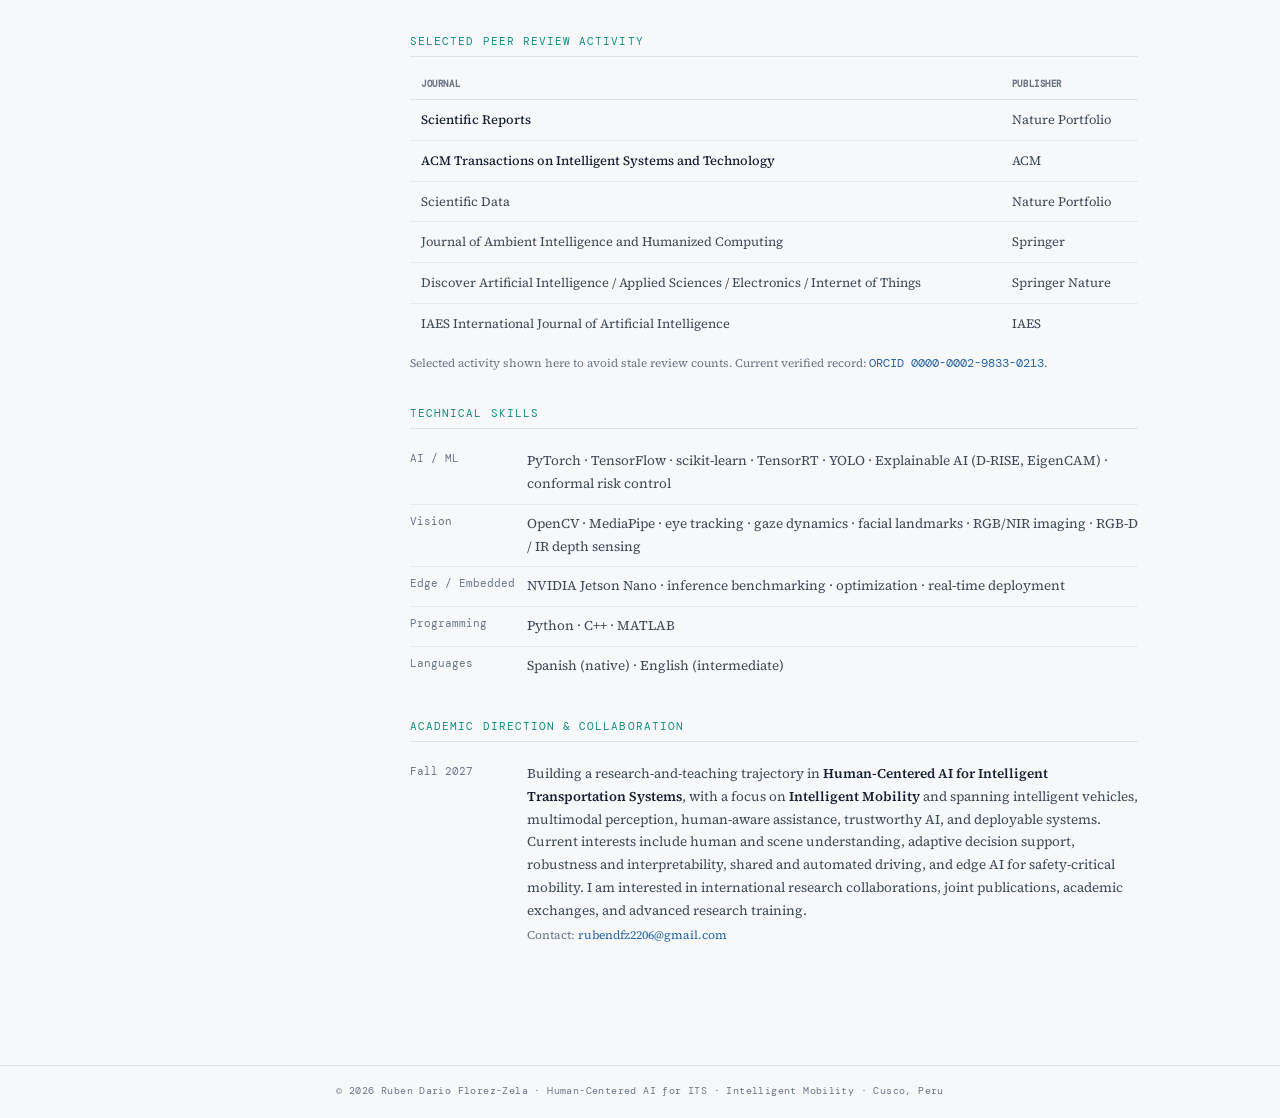
==== commit d572ff20: "chore: sync Google Scholar metrics" ====
--- a/cv.html
+++ b/cv.html
@@ -28,7 +28,7 @@
 <div class="sidebar-name">Ruben Dario<br/>Florez-Zela</div>
 <div class="sidebar-affil">Human-Centered AI for ITS<br/>Intelligent Mobility<br/>M.Sc. candidate · UNSA<br/>Cusco, Peru · RENACYT Level V</div>
 <div class="sidebar-stats">
-<div class="stat-item"><span class="stat-num" data-scholar-stat="total_citations">255</span><span class="stat-label">Citations</span></div>
+<div class="stat-item"><span class="stat-num" data-scholar-stat="total_citations">256</span><span class="stat-label">Citations</span></div>
 <div class="stat-divider"></div>
 <div class="stat-item"><span class="stat-num" data-scholar-stat="h_index">5</span><span class="stat-label">h-index</span></div>
 <div class="stat-divider"></div>
@@ -89,12 +89,12 @@
 </div>
 <div class="cv-section"><div class="cv-section-title">Academic Experience</div><div class="cv-item"><div class="cv-date">2024 – Jan 2026</div><div class="cv-body"><strong>Contract Lecturer</strong><small>UNSAAC · School of Electronic Engineering · Cusco, Peru</small>Teaching in Artificial Intelligence, Digital Image Processing, Robotics, Embedded Systems, Control, and electronics laboratories.</div></div></div>
 <div class="cv-section"><div class="cv-section-title">Research Direction</div><div class="cv-item"><div class="cv-date"></div><div class="cv-body"><strong>Human-Centered AI for Intelligent Transportation Systems</strong> · Intelligent Mobility · Intelligent Vehicle Systems · Multimodal Human &amp; Scene Understanding · Human-Aware Assistance &amp; Automation · Trustworthy and Explainable AI · Human-AI Interaction · Embedded / Edge AI</div></div></div>
-<div class="cv-section"><div class="cv-section-title">Academic Impact</div><div class="ach-row"><div class="ach-item"><div class="ach-num" data-scholar-stat="total_citations">255</div><div class="ach-label">Citations<br/><span class="metric-inline" data-scholar-status="">Google Scholar · weekly sync</span></div></div><div class="ach-item"><div class="ach-num" data-scholar-stat="h_index">5</div><div class="ach-label">h-index</div></div><div class="ach-item"><div class="ach-num" data-scholar-stat="i10_index">3</div><div class="ach-label">i10-index</div></div></div></div>
+<div class="cv-section"><div class="cv-section-title">Academic Impact</div><div class="ach-row"><div class="ach-item"><div class="ach-num" data-scholar-stat="total_citations">256</div><div class="ach-label">Citations<br/><span class="metric-inline" data-scholar-status="">Google Scholar · weekly sync</span></div></div><div class="ach-item"><div class="ach-num" data-scholar-stat="h_index">5</div><div class="ach-label">h-index</div></div><div class="ach-item"><div class="ach-num" data-scholar-stat="i10_index">3</div><div class="ach-label">i10-index</div></div></div></div>
 <div class="cv-section"><div class="cv-section-title">Selected Research Outputs</div>
 <div class="cv-item"><div class="cv-date">2026</div><div class="cv-body"><strong>Confidence-Controlled XAI Auditing for Pedestrian Detection under Domain Shift</strong><small>IEEE ICVES 2026 · Accepted, Regular Paper · <a href="https://github.com/rubendflorezzela/confidence-controlled-xai-auditing" rel="noopener noreferrer" target="_blank">Code</a></small></div></div>
 <div class="cv-item"><div class="cv-date">2026</div><div class="cv-body"><strong>Driver-grouped conformal risk control for graded longitudinal fallback in Level 2 automated driving</strong><small>Journal manuscript under review · M.Sc. thesis research</small></div></div>
 <div class="cv-item"><div class="cv-date">2026</div><div class="cv-body"><strong>Beyond aggregate scores: Deployment-aware and non-compensatory benchmarking of vision-based eye-state recognition models for driver monitoring</strong><small>arXiv:2606.08123 · <a href="https://arxiv.org/abs/2606.08123" rel="noopener noreferrer" target="_blank">Preprint</a> · <a href="https://github.com/rubendflorezzela/hcbf-driver-monitoring" rel="noopener noreferrer" target="_blank">Code</a></small></div></div>
-<div class="cv-item"><div class="cv-date">2024</div><div class="cv-body"><strong>A real-time embedded system for driver drowsiness detection...</strong><small><em>Sensors</em> 24(19), 6261 · <span data-scholar-title="A real-time embedded system for driver drowsiness detection based on visual analysis of the eyes and mouth using convolutional neural network and mouth aspect ratio">76 citations</span></small></div></div>
+<div class="cv-item"><div class="cv-date">2024</div><div class="cv-body"><strong>A real-time embedded system for driver drowsiness detection...</strong><small><em>Sensors</em> 24(19), 6261 · <span data-scholar-title="A real-time embedded system for driver drowsiness detection based on visual analysis of the eyes and mouth using convolutional neural network and mouth aspect ratio">77 citations</span></small></div></div>
 <div class="cv-item"><div class="cv-date">2023</div><div class="cv-body"><strong>A CNN-based approach for driver drowsiness detection by real-time eye state identification</strong><small><em>Applied Sciences</em> 13(13), 7849 · <span data-scholar-title="A CNN-based approach for driver drowsiness detection by real-time eye state identification">122 citations</span></small></div></div>
 </div>
 <div class="cv-section"><div class="cv-section-title">Recognition &amp; Awards</div><div class="cv-item"><div class="cv-date">2024</div><div class="cv-body"><strong>RENACYT Level V Researcher</strong><small>CONCYTEC · Peru national researcher registry</small></div></div><div class="cv-item"><div class="cv-date">2022</div><div class="cv-body"><strong>1st Place · First Andean Hackathon</strong><small>International six-country competition</small></div></div><div class="cv-item"><div class="cv-date">2019–2021</div><div class="cv-body"><strong>1st Place ×3</strong><small>Regional and national robotics competitions</small></div></div></div>
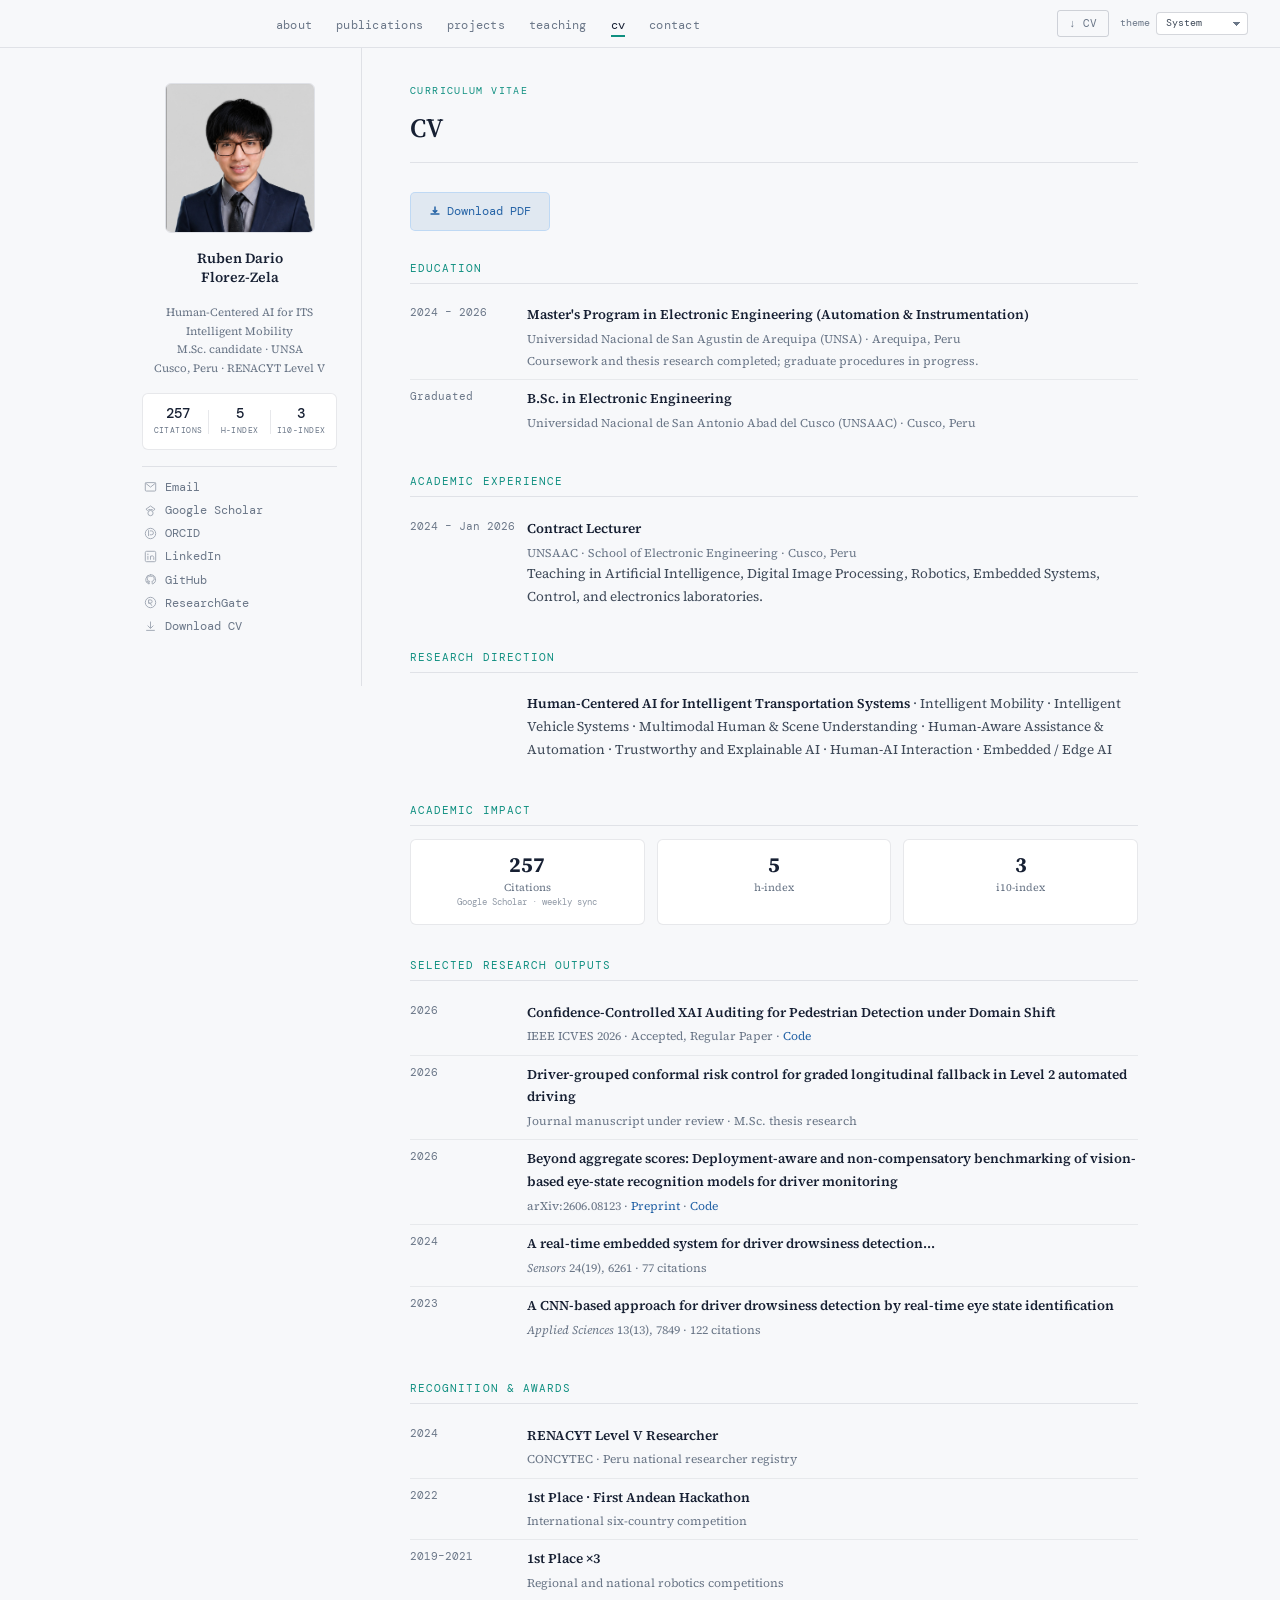
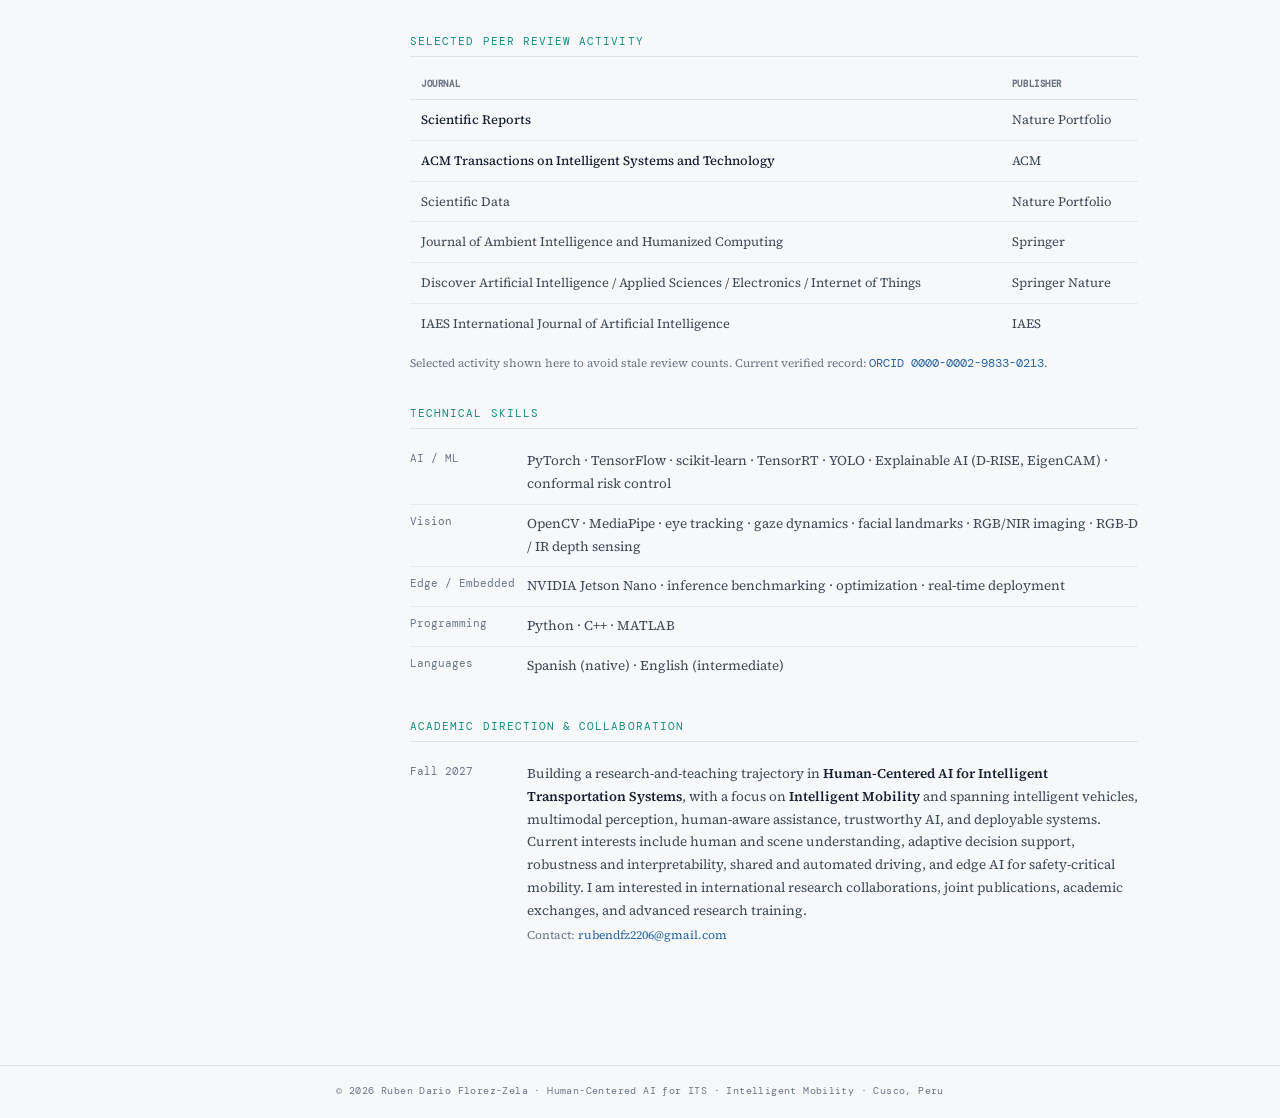
==== commit 61a96d13: "chore: sync Google Scholar metrics" ====
--- a/cv.html
+++ b/cv.html
@@ -28,7 +28,7 @@
 <div class="sidebar-name">Ruben Dario<br/>Florez-Zela</div>
 <div class="sidebar-affil">Human-Centered AI for ITS<br/>Intelligent Mobility<br/>M.Sc. candidate · UNSA<br/>Cusco, Peru · RENACYT Level V</div>
 <div class="sidebar-stats">
-<div class="stat-item"><span class="stat-num" data-scholar-stat="total_citations">256</span><span class="stat-label">Citations</span></div>
+<div class="stat-item"><span class="stat-num" data-scholar-stat="total_citations">257</span><span class="stat-label">Citations</span></div>
 <div class="stat-divider"></div>
 <div class="stat-item"><span class="stat-num" data-scholar-stat="h_index">5</span><span class="stat-label">h-index</span></div>
 <div class="stat-divider"></div>
@@ -89,7 +89,7 @@
 </div>
 <div class="cv-section"><div class="cv-section-title">Academic Experience</div><div class="cv-item"><div class="cv-date">2024 – Jan 2026</div><div class="cv-body"><strong>Contract Lecturer</strong><small>UNSAAC · School of Electronic Engineering · Cusco, Peru</small>Teaching in Artificial Intelligence, Digital Image Processing, Robotics, Embedded Systems, Control, and electronics laboratories.</div></div></div>
 <div class="cv-section"><div class="cv-section-title">Research Direction</div><div class="cv-item"><div class="cv-date"></div><div class="cv-body"><strong>Human-Centered AI for Intelligent Transportation Systems</strong> · Intelligent Mobility · Intelligent Vehicle Systems · Multimodal Human &amp; Scene Understanding · Human-Aware Assistance &amp; Automation · Trustworthy and Explainable AI · Human-AI Interaction · Embedded / Edge AI</div></div></div>
-<div class="cv-section"><div class="cv-section-title">Academic Impact</div><div class="ach-row"><div class="ach-item"><div class="ach-num" data-scholar-stat="total_citations">256</div><div class="ach-label">Citations<br/><span class="metric-inline" data-scholar-status="">Google Scholar · weekly sync</span></div></div><div class="ach-item"><div class="ach-num" data-scholar-stat="h_index">5</div><div class="ach-label">h-index</div></div><div class="ach-item"><div class="ach-num" data-scholar-stat="i10_index">3</div><div class="ach-label">i10-index</div></div></div></div>
+<div class="cv-section"><div class="cv-section-title">Academic Impact</div><div class="ach-row"><div class="ach-item"><div class="ach-num" data-scholar-stat="total_citations">257</div><div class="ach-label">Citations<br/><span class="metric-inline" data-scholar-status="">Google Scholar · weekly sync</span></div></div><div class="ach-item"><div class="ach-num" data-scholar-stat="h_index">5</div><div class="ach-label">h-index</div></div><div class="ach-item"><div class="ach-num" data-scholar-stat="i10_index">3</div><div class="ach-label">i10-index</div></div></div></div>
 <div class="cv-section"><div class="cv-section-title">Selected Research Outputs</div>
 <div class="cv-item"><div class="cv-date">2026</div><div class="cv-body"><strong>Confidence-Controlled XAI Auditing for Pedestrian Detection under Domain Shift</strong><small>IEEE ICVES 2026 · Accepted, Regular Paper · <a href="https://github.com/rubendflorezzela/confidence-controlled-xai-auditing" rel="noopener noreferrer" target="_blank">Code</a></small></div></div>
 <div class="cv-item"><div class="cv-date">2026</div><div class="cv-body"><strong>Driver-grouped conformal risk control for graded longitudinal fallback in Level 2 automated driving</strong><small>Journal manuscript under review · M.Sc. thesis research</small></div></div>
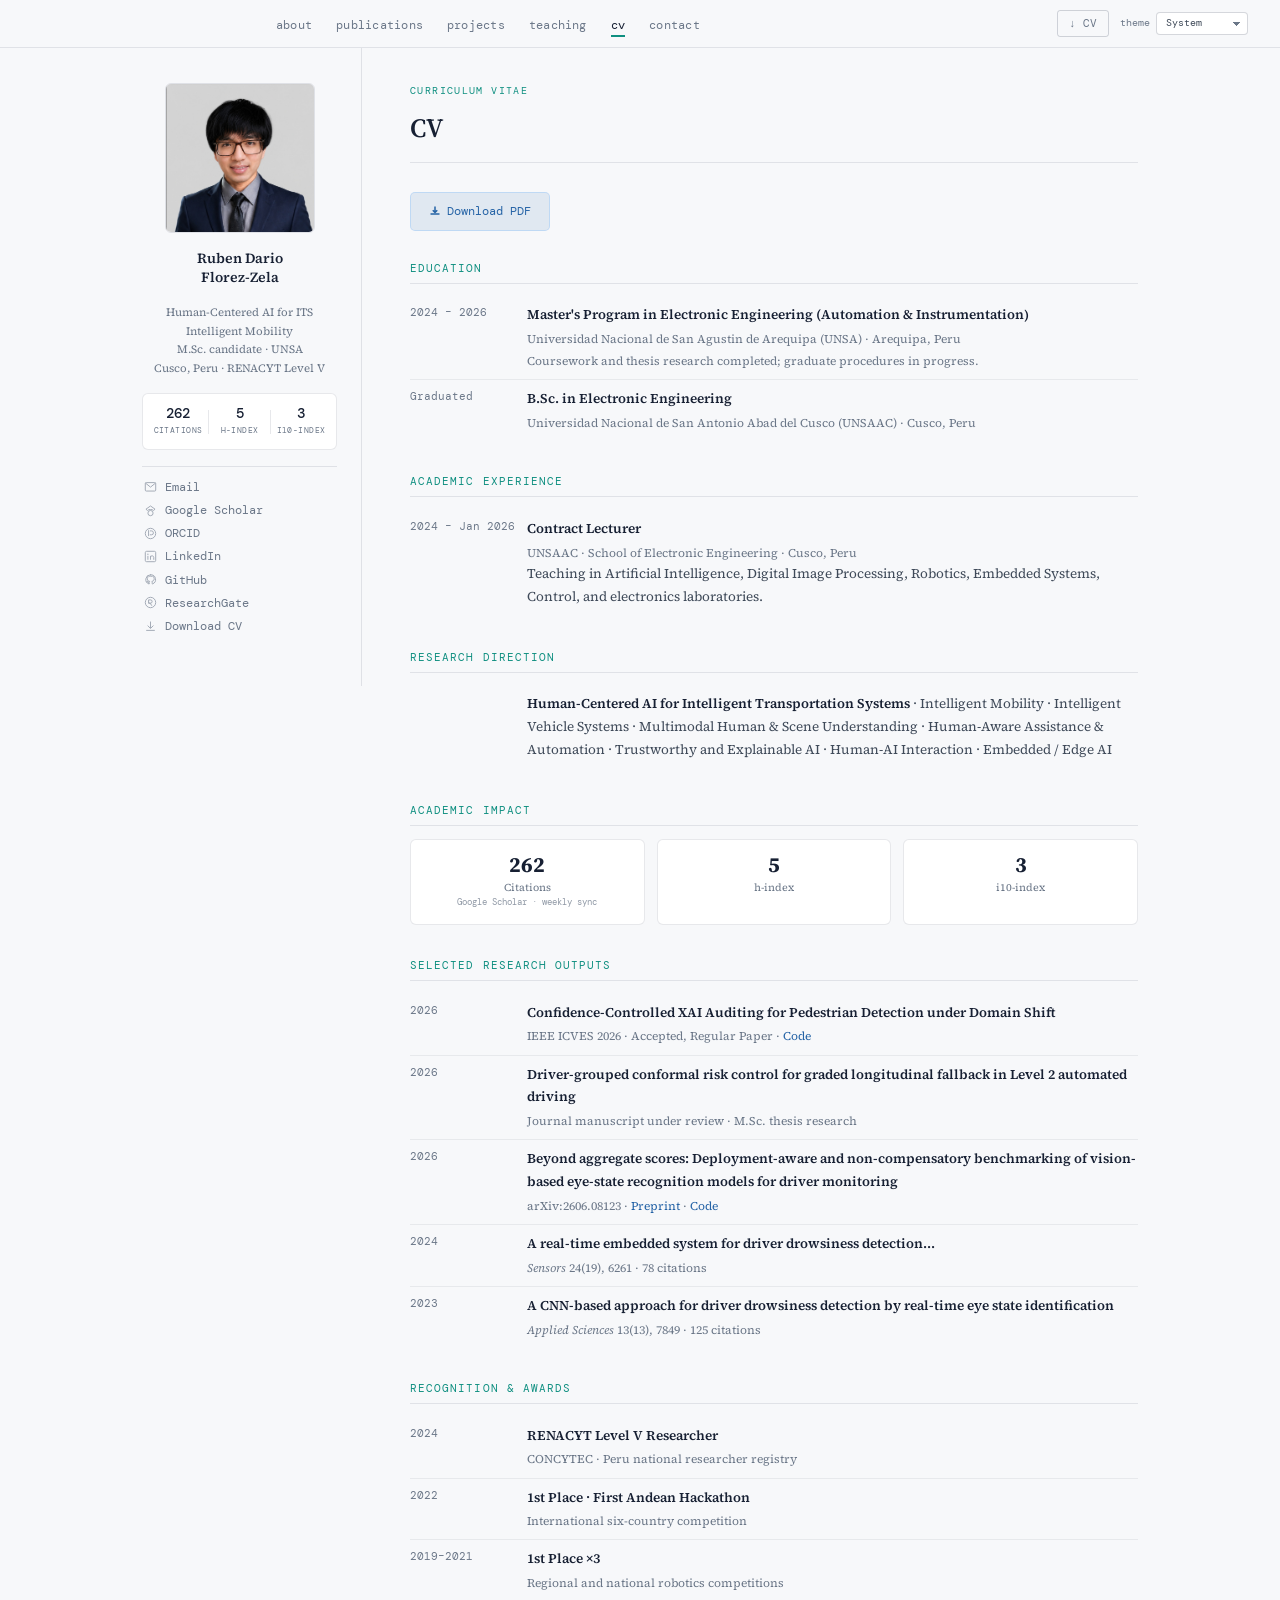
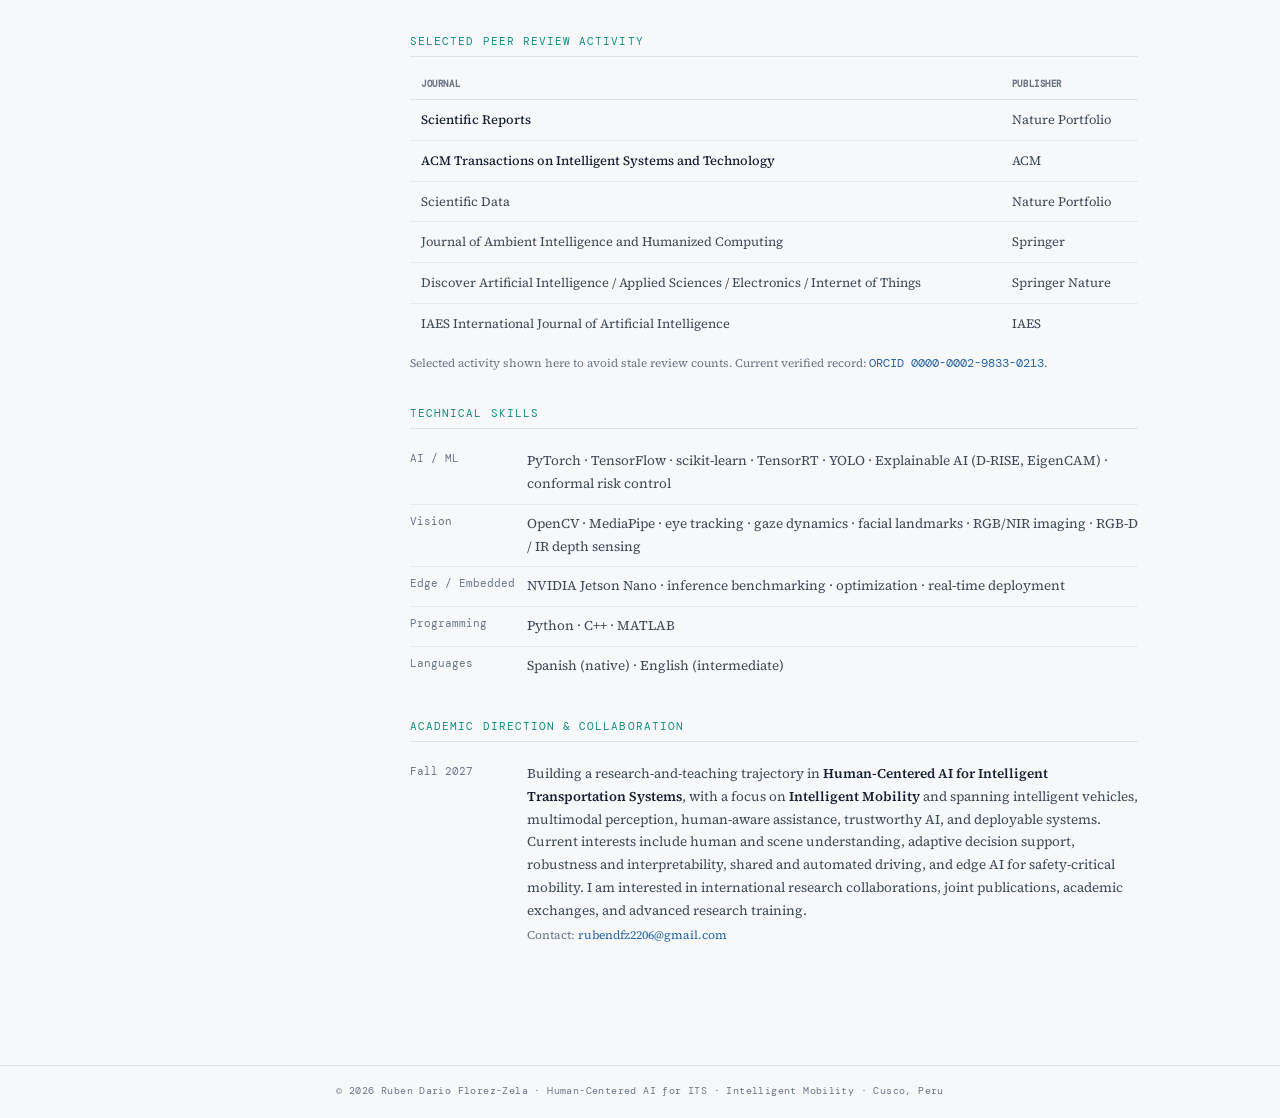
==== commit 41b23f53: "chore: sync Google Scholar metrics" ====
--- a/cv.html
+++ b/cv.html
@@ -28,7 +28,7 @@
 <div class="sidebar-name">Ruben Dario<br/>Florez-Zela</div>
 <div class="sidebar-affil">Human-Centered AI for ITS<br/>Intelligent Mobility<br/>M.Sc. candidate · UNSA<br/>Cusco, Peru · RENACYT Level V</div>
 <div class="sidebar-stats">
-<div class="stat-item"><span class="stat-num" data-scholar-stat="total_citations">257</span><span class="stat-label">Citations</span></div>
+<div class="stat-item"><span class="stat-num" data-scholar-stat="total_citations">262</span><span class="stat-label">Citations</span></div>
 <div class="stat-divider"></div>
 <div class="stat-item"><span class="stat-num" data-scholar-stat="h_index">5</span><span class="stat-label">h-index</span></div>
 <div class="stat-divider"></div>
@@ -89,13 +89,13 @@
 </div>
 <div class="cv-section"><div class="cv-section-title">Academic Experience</div><div class="cv-item"><div class="cv-date">2024 – Jan 2026</div><div class="cv-body"><strong>Contract Lecturer</strong><small>UNSAAC · School of Electronic Engineering · Cusco, Peru</small>Teaching in Artificial Intelligence, Digital Image Processing, Robotics, Embedded Systems, Control, and electronics laboratories.</div></div></div>
 <div class="cv-section"><div class="cv-section-title">Research Direction</div><div class="cv-item"><div class="cv-date"></div><div class="cv-body"><strong>Human-Centered AI for Intelligent Transportation Systems</strong> · Intelligent Mobility · Intelligent Vehicle Systems · Multimodal Human &amp; Scene Understanding · Human-Aware Assistance &amp; Automation · Trustworthy and Explainable AI · Human-AI Interaction · Embedded / Edge AI</div></div></div>
-<div class="cv-section"><div class="cv-section-title">Academic Impact</div><div class="ach-row"><div class="ach-item"><div class="ach-num" data-scholar-stat="total_citations">257</div><div class="ach-label">Citations<br/><span class="metric-inline" data-scholar-status="">Google Scholar · weekly sync</span></div></div><div class="ach-item"><div class="ach-num" data-scholar-stat="h_index">5</div><div class="ach-label">h-index</div></div><div class="ach-item"><div class="ach-num" data-scholar-stat="i10_index">3</div><div class="ach-label">i10-index</div></div></div></div>
+<div class="cv-section"><div class="cv-section-title">Academic Impact</div><div class="ach-row"><div class="ach-item"><div class="ach-num" data-scholar-stat="total_citations">262</div><div class="ach-label">Citations<br/><span class="metric-inline" data-scholar-status="">Google Scholar · weekly sync</span></div></div><div class="ach-item"><div class="ach-num" data-scholar-stat="h_index">5</div><div class="ach-label">h-index</div></div><div class="ach-item"><div class="ach-num" data-scholar-stat="i10_index">3</div><div class="ach-label">i10-index</div></div></div></div>
 <div class="cv-section"><div class="cv-section-title">Selected Research Outputs</div>
 <div class="cv-item"><div class="cv-date">2026</div><div class="cv-body"><strong>Confidence-Controlled XAI Auditing for Pedestrian Detection under Domain Shift</strong><small>IEEE ICVES 2026 · Accepted, Regular Paper · <a href="https://github.com/rubendflorezzela/confidence-controlled-xai-auditing" rel="noopener noreferrer" target="_blank">Code</a></small></div></div>
 <div class="cv-item"><div class="cv-date">2026</div><div class="cv-body"><strong>Driver-grouped conformal risk control for graded longitudinal fallback in Level 2 automated driving</strong><small>Journal manuscript under review · M.Sc. thesis research</small></div></div>
 <div class="cv-item"><div class="cv-date">2026</div><div class="cv-body"><strong>Beyond aggregate scores: Deployment-aware and non-compensatory benchmarking of vision-based eye-state recognition models for driver monitoring</strong><small>arXiv:2606.08123 · <a href="https://arxiv.org/abs/2606.08123" rel="noopener noreferrer" target="_blank">Preprint</a> · <a href="https://github.com/rubendflorezzela/hcbf-driver-monitoring" rel="noopener noreferrer" target="_blank">Code</a></small></div></div>
-<div class="cv-item"><div class="cv-date">2024</div><div class="cv-body"><strong>A real-time embedded system for driver drowsiness detection...</strong><small><em>Sensors</em> 24(19), 6261 · <span data-scholar-title="A real-time embedded system for driver drowsiness detection based on visual analysis of the eyes and mouth using convolutional neural network and mouth aspect ratio">77 citations</span></small></div></div>
-<div class="cv-item"><div class="cv-date">2023</div><div class="cv-body"><strong>A CNN-based approach for driver drowsiness detection by real-time eye state identification</strong><small><em>Applied Sciences</em> 13(13), 7849 · <span data-scholar-title="A CNN-based approach for driver drowsiness detection by real-time eye state identification">122 citations</span></small></div></div>
+<div class="cv-item"><div class="cv-date">2024</div><div class="cv-body"><strong>A real-time embedded system for driver drowsiness detection...</strong><small><em>Sensors</em> 24(19), 6261 · <span data-scholar-title="A real-time embedded system for driver drowsiness detection based on visual analysis of the eyes and mouth using convolutional neural network and mouth aspect ratio">78 citations</span></small></div></div>
+<div class="cv-item"><div class="cv-date">2023</div><div class="cv-body"><strong>A CNN-based approach for driver drowsiness detection by real-time eye state identification</strong><small><em>Applied Sciences</em> 13(13), 7849 · <span data-scholar-title="A CNN-based approach for driver drowsiness detection by real-time eye state identification">125 citations</span></small></div></div>
 </div>
 <div class="cv-section"><div class="cv-section-title">Recognition &amp; Awards</div><div class="cv-item"><div class="cv-date">2024</div><div class="cv-body"><strong>RENACYT Level V Researcher</strong><small>CONCYTEC · Peru national researcher registry</small></div></div><div class="cv-item"><div class="cv-date">2022</div><div class="cv-body"><strong>1st Place · First Andean Hackathon</strong><small>International six-country competition</small></div></div><div class="cv-item"><div class="cv-date">2019–2021</div><div class="cv-body"><strong>1st Place ×3</strong><small>Regional and national robotics competitions</small></div></div></div>
 <div class="cv-section"><div class="cv-section-title">Selected Peer Review Activity</div><table class="review-table"><thead><tr><th>Journal</th><th>Publisher</th></tr></thead><tbody><tr><td class="j-main">Scientific Reports</td><td>Nature Portfolio</td></tr><tr><td class="j-main">ACM Transactions on Intelligent Systems and Technology</td><td>ACM</td></tr><tr><td>Scientific Data</td><td>Nature Portfolio</td></tr><tr><td>Journal of Ambient Intelligence and Humanized Computing</td><td>Springer</td></tr><tr><td>Discover Artificial Intelligence / Applied Sciences / Electronics / Internet of Things</td><td>Springer Nature</td></tr><tr><td>IAES International Journal of Artificial Intelligence</td><td>IAES</td></tr></tbody></table><p class="orcid-note">Selected activity shown here to avoid stale review counts. Current verified record: <a href="https://orcid.org/0000-0002-9833-0213" rel="noopener noreferrer" target="_blank">ORCID 0000-0002-9833-0213</a>.</p></div>
